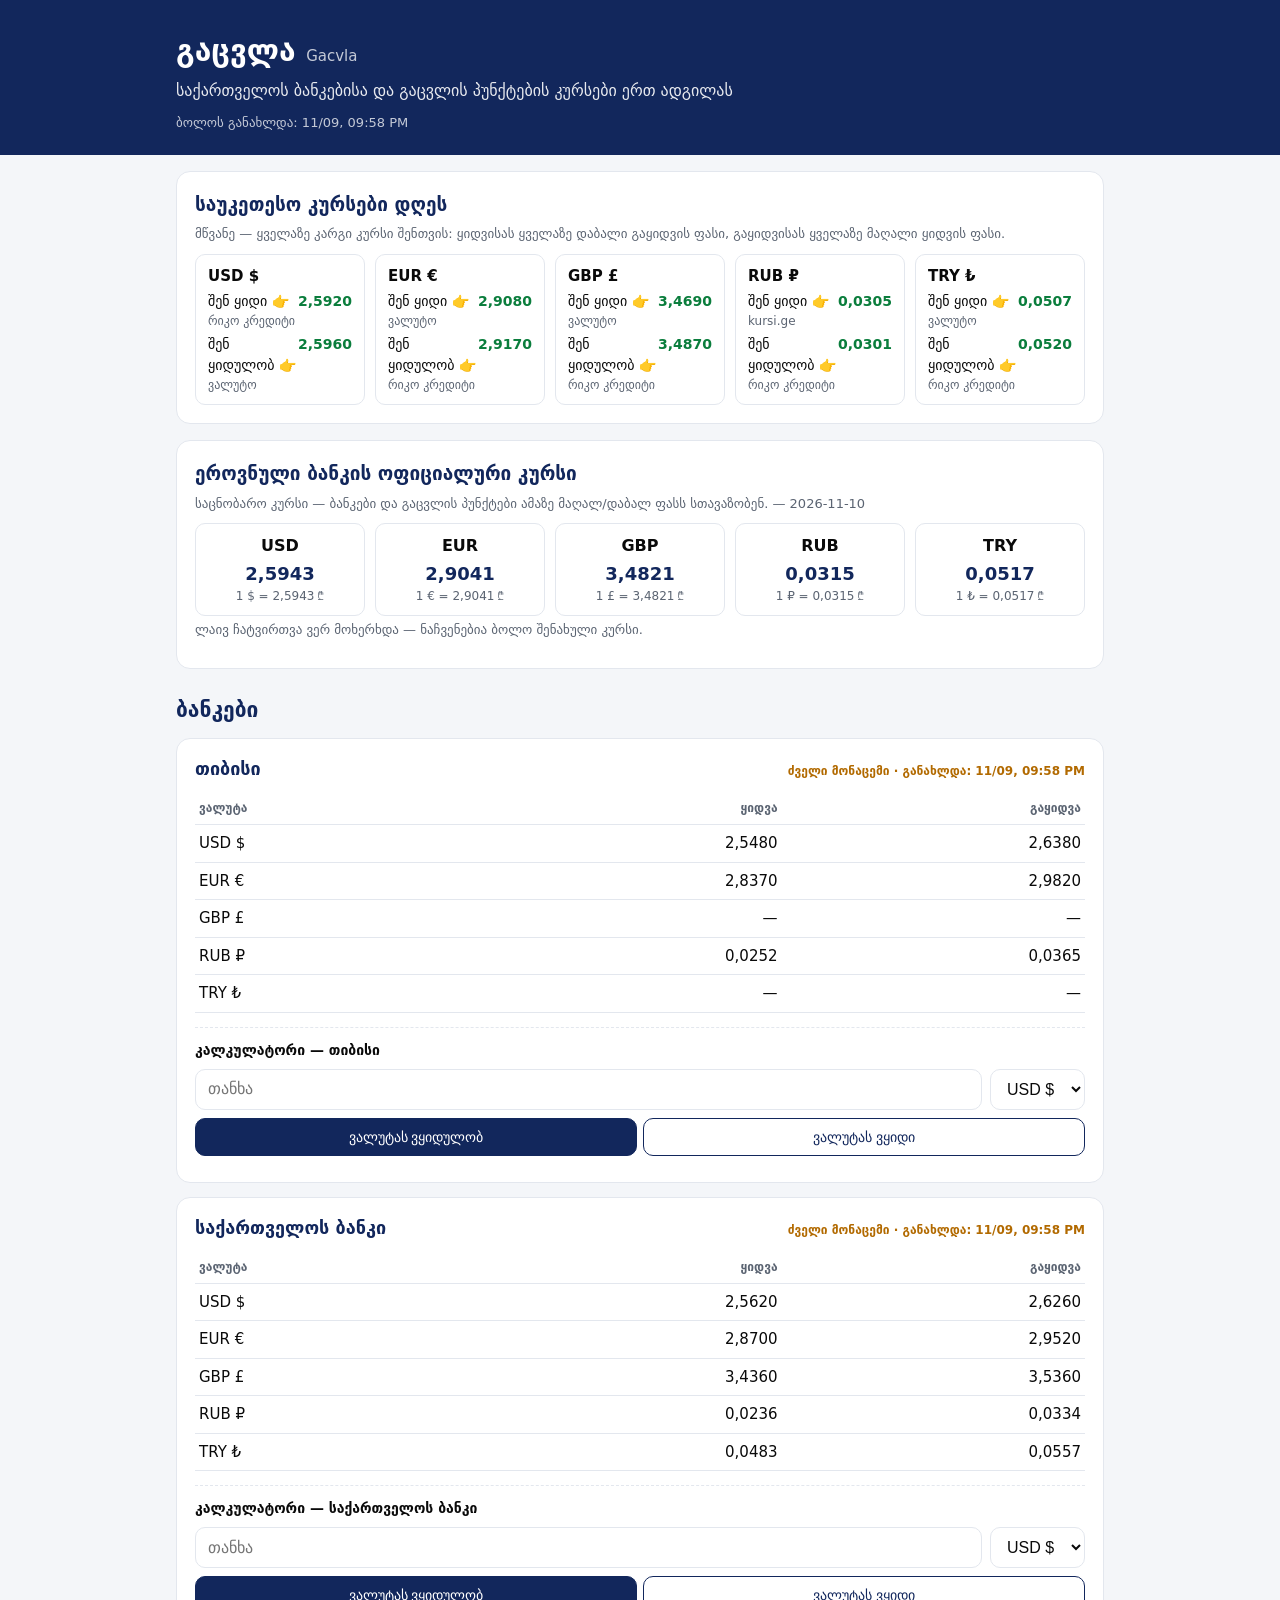
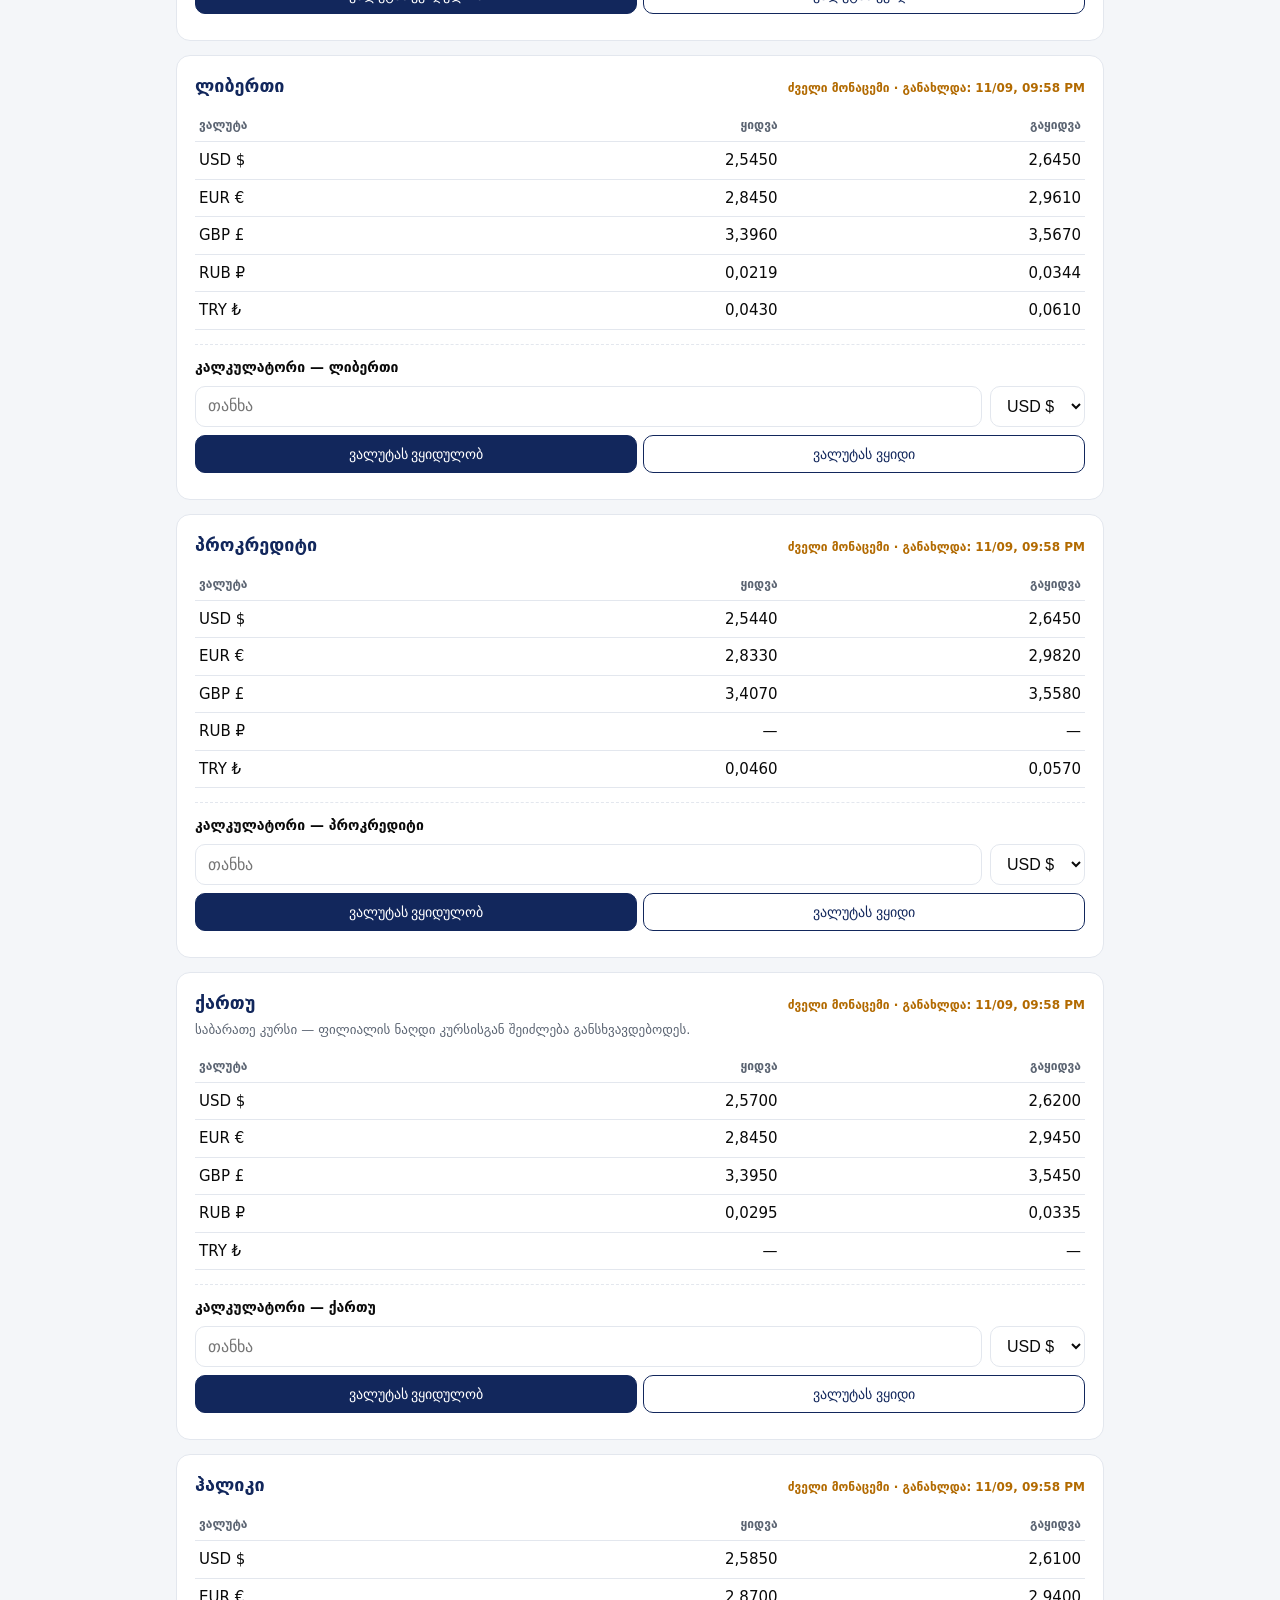
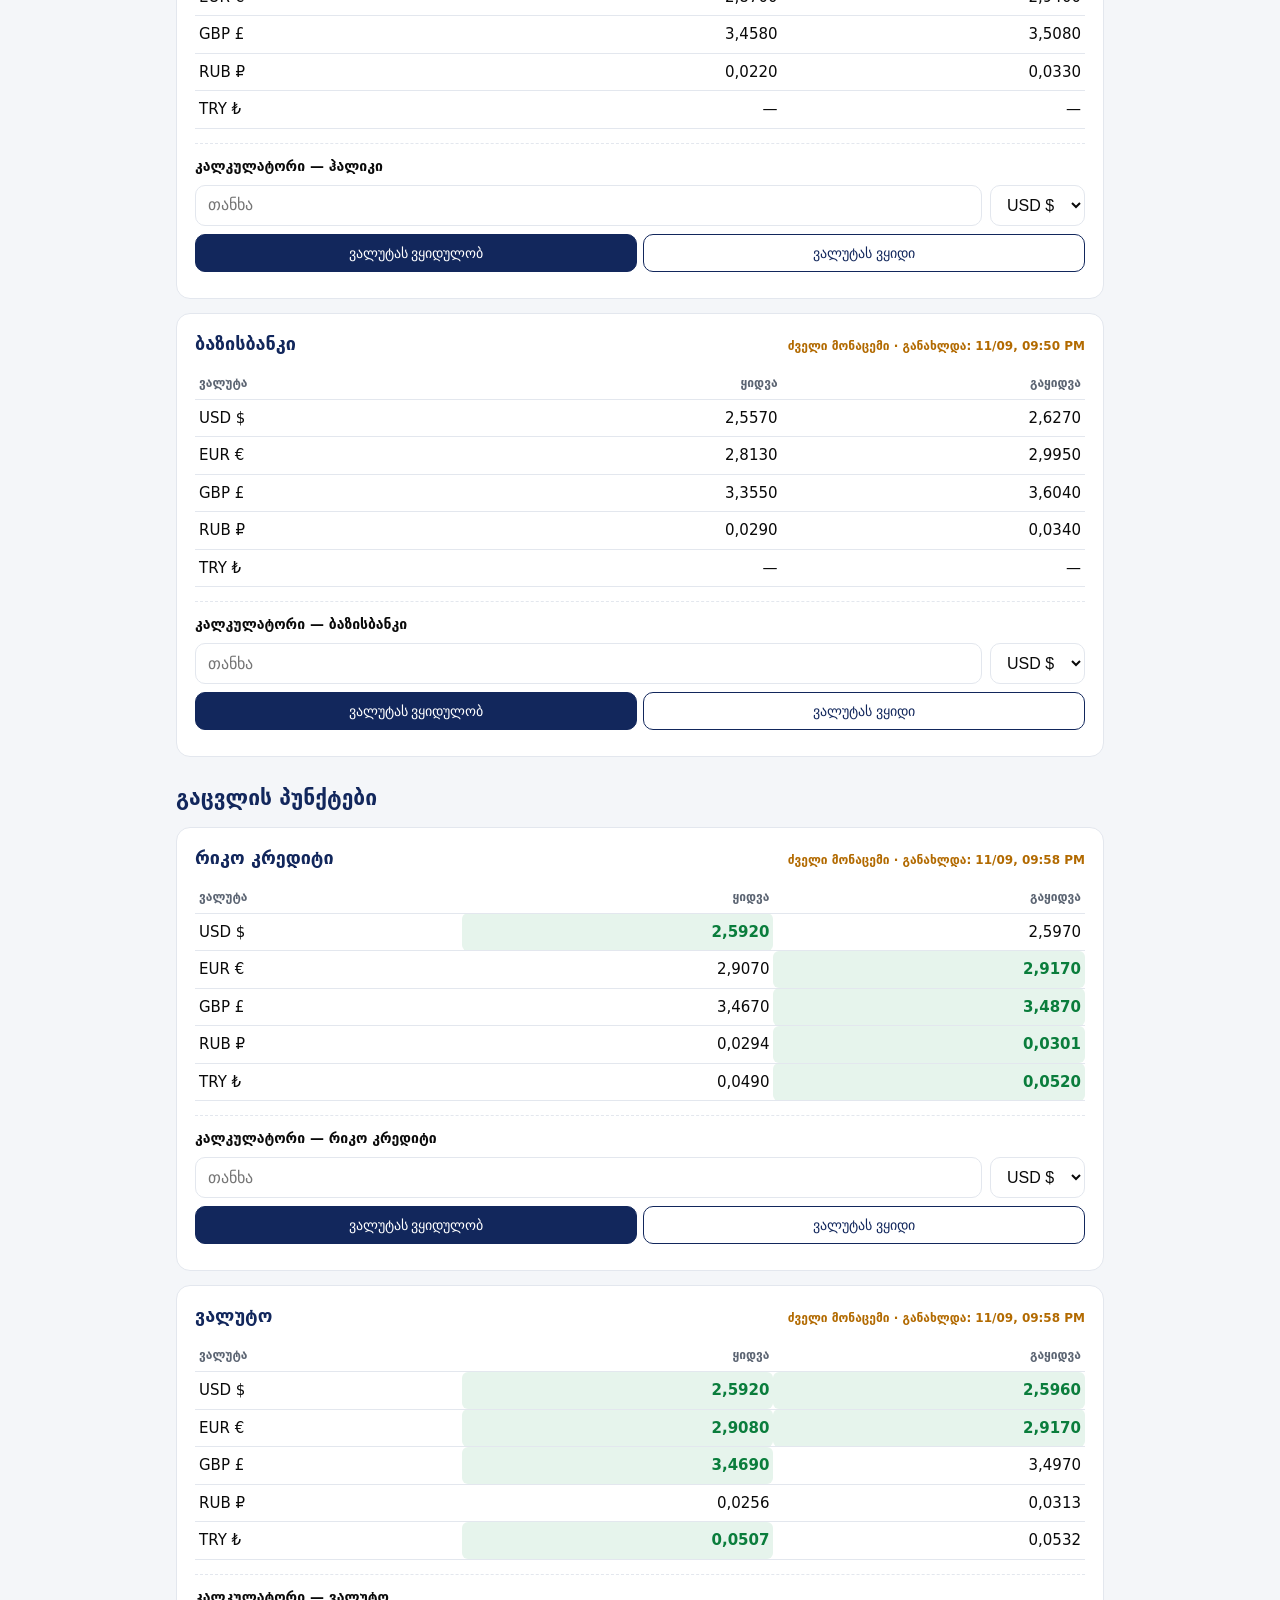
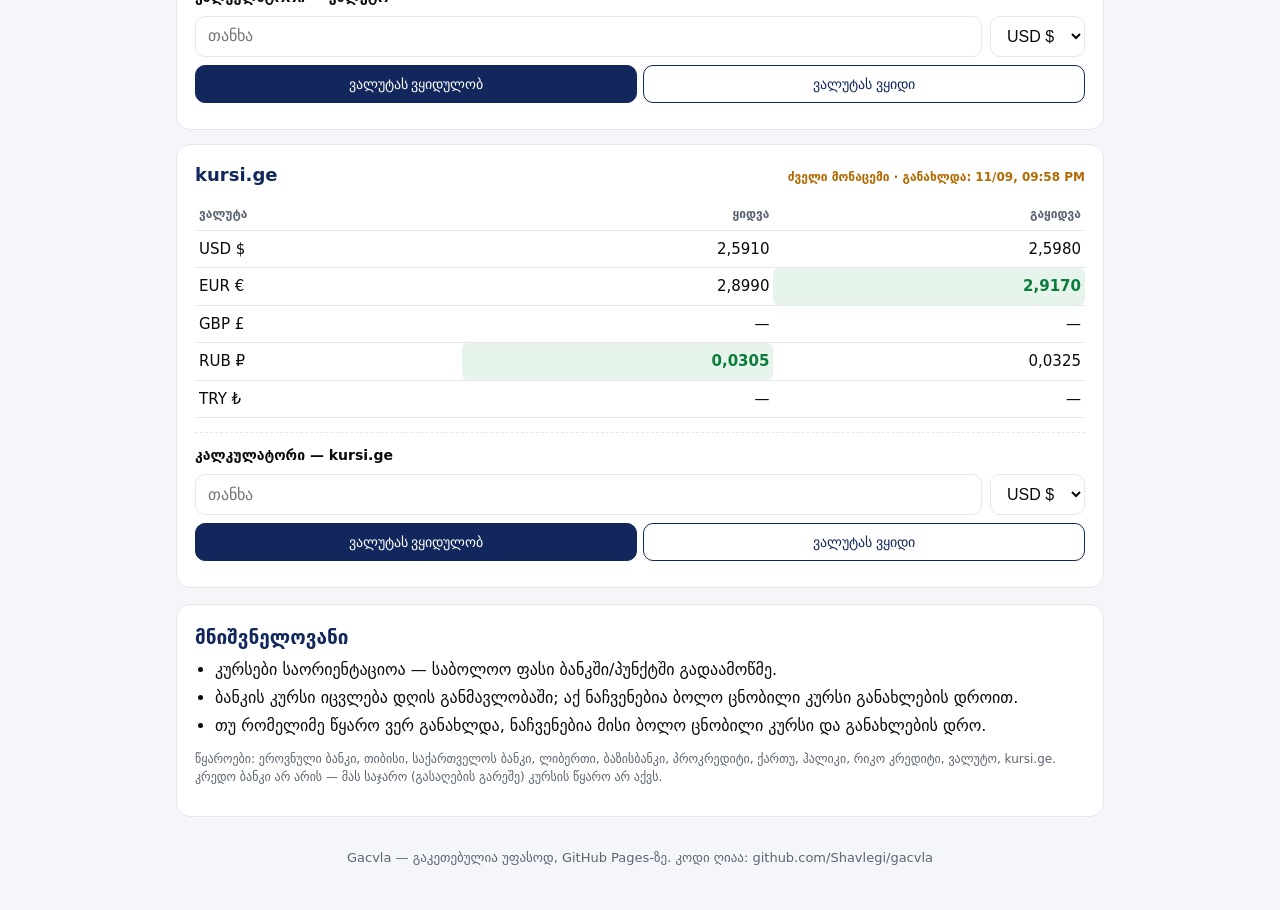
==== index.html @ 51717f4b "Gacvla v1: site + scraper + 30-min auto-update" ====
<!DOCTYPE html>
<html lang="ka">
<head>
<meta charset="UTF-8">
<meta name="viewport" content="width=device-width, initial-scale=1.0">
<title>Gacvla — ვალუტის კურსები</title>
<meta name="description" content="საქართველოს ბანკებისა და გაცვლის პუნქტების ვალუტის კურსები ერთ ადგილას — ლაივ განახლებებით, თითოეულ ბანკთან კალკულატორით.">
<link rel="stylesheet" href="styles.css">
</head>
<body>
<header class="top">
  <div class="wrap">
    <h1>გაცვლა <span class="latin">Gacvla</span></h1>
    <p class="subtitle">საქართველოს ბანკებისა და გაცვლის პუნქტების კურსები ერთ ადგილას</p>
    <p class="updated">ბოლოს განახლდა: <span id="updated-at">—</span></p>
  </div>
</header>

<main class="wrap">

  <section class="card">
    <h2>საუკეთესო კურსები დღეს</h2>
    <p class="hint">მწვანე — ყველაზე კარგი კურსი შენთვის: ყიდვისას ყველაზე დაბალი გაყიდვის ფასი, გაყიდვისას ყველაზე მაღალი ყიდვის ფასი.</p>
    <div id="best-rates" class="best-grid"></div>
  </section>

  <section class="card">
    <h2>ეროვნული ბანკის ოფიციალური კურსი</h2>
    <p class="hint">საცნობარო კურსი — ბანკები და გაცვლის პუნქტები ამაზე მაღალ/დაბალ ფასს სთავაზობენ. <span id="nbg-date"></span></p>
    <div id="nbg-rates" class="nbg-grid"></div>
    <p class="hint" id="nbg-status"></p>
  </section>

  <section>
    <h2 class="section-title">ბანკები</h2>
    <div id="banks" class="source-list"></div>
  </section>

  <section>
    <h2 class="section-title">გაცვლის პუნქტები</h2>
    <div id="exchanges" class="source-list"></div>
  </section>

  <section class="card note">
    <h2>მნიშვნელოვანი</h2>
    <ul>
      <li>კურსები საორიენტაციოა — საბოლოო ფასი ბანკში/პუნქტში გადაამოწმე.</li>
      <li>ბანკის კურსი იცვლება დღის განმავლობაში; აქ ნაჩვენებია ბოლო ცნობილი კურსი განახლების დროით.</li>
      <li>თუ რომელიმე წყარო ვერ განახლდა, ნაჩვენებია მისი ბოლო ცნობილი კურსი და განახლების დრო.</li>
    </ul>
    <p class="sources">წყაროები: ეროვნული ბანკი, თიბისი, საქართველოს ბანკი, ლიბერთი, ბაზისბანკი, პროკრედიტი, ქართუ, ჰალიკი, რიკო კრედიტი, ვალუტო, kursi.ge. კრედო ბანკი არ არის — მას საჯარო (გასაღების გარეშე) კურსის წყარო არ აქვს.</p>  </section>

</main>

<footer class="wrap foot">
  <p>Gacvla — გაკეთებულია უფასოდ, GitHub Pages-ზე. კოდი ღიაა: github.com/Shavlegi/gacvla</p>
</footer>

<script src="app.js"></script>
</body>
</html>
---- styles.css ----
:root {
  --blue: #12275C;
  --blue-light: #1d3a86;
  --bg: #f4f6f9;
  --card: #ffffff;
  --text: #0A0A0A;
  --muted: #5b6472;
  --line: #e3e7ee;
  --green: #0a7d3c;
  --green-bg: #e6f4ec;
  --radius: 14px;
}

* { box-sizing: border-box; }

body {
  margin: 0;
  font-family: -apple-system, "Segoe UI", Roboto, "Noto Sans Georgian", "DejaVu Sans", sans-serif;
  background: var(--bg);
  color: var(--text);
  line-height: 1.5;
}

.wrap { max-width: 960px; margin: 0 auto; padding: 0 16px; }

.top {
  background: var(--blue);
  color: #fff;
  padding: 28px 0 22px;
}
.top h1 { margin: 0; font-size: 30px; }
.top h1 .latin { font-size: 15px; font-weight: 400; opacity: .75; }
.top .subtitle { margin: 6px 0 0; opacity: .9; }
.top .updated { margin: 10px 0 0; font-size: 13px; opacity: .75; }

main { padding-bottom: 24px; }

.card {
  background: var(--card);
  border: 1px solid var(--line);
  border-radius: var(--radius);
  padding: 18px;
  margin-top: 16px;
}
.card h2 { margin: 0 0 6px; font-size: 19px; color: var(--blue); }
.hint { color: var(--muted); font-size: 13px; margin: 4px 0 10px; }

.section-title { margin: 26px 0 4px; font-size: 21px; color: var(--blue); }

.best-grid {
  display: grid;
  grid-template-columns: repeat(auto-fit, minmax(150px, 1fr));
  gap: 10px;
}
.best-cell {
  border: 1px solid var(--line);
  border-radius: 10px;
  padding: 10px 12px;
}
.best-cell .cur { font-weight: 700; font-size: 15px; }
.best-cell .row { display: flex; justify-content: space-between; font-size: 14px; margin-top: 4px; }
.best-cell .who { color: var(--muted); font-size: 12px; }
.best-cell .val { font-weight: 700; color: var(--green); }

.nbg-grid {
  display: grid;
  grid-template-columns: repeat(auto-fit, minmax(110px, 1fr));
  gap: 10px;
}
.nbg-cell {
  border: 1px solid var(--line);
  border-radius: 10px;
  padding: 10px 12px;
  text-align: center;
}
.nbg-cell .cur { font-weight: 700; }
.nbg-cell .val { font-size: 18px; font-weight: 700; color: var(--blue); margin-top: 2px; }
.nbg-cell .sym { color: var(--muted); font-size: 12px; }

.source-list { display: grid; gap: 14px; margin-top: 12px; }
.source {
  background: var(--card);
  border: 1px solid var(--line);
  border-radius: var(--radius);
  padding: 16px 18px;
}
.source header { display: flex; justify-content: space-between; align-items: baseline; gap: 10px; flex-wrap: wrap; }
.source h3 { margin: 0; font-size: 18px; color: var(--blue); }
.source .src-updated { font-size: 12px; color: var(--muted); }
.source .stale { color: #b26a00; font-weight: 600; }

table.rates { width: 100%; border-collapse: collapse; margin-top: 10px; font-size: 15px; }
table.rates th, table.rates td { padding: 7px 4px; text-align: right; border-bottom: 1px solid var(--line); }
table.rates th:first-child, table.rates td:first-child { text-align: left; }
table.rates th { color: var(--muted); font-size: 12px; font-weight: 600; }
table.rates td.best { color: var(--green); font-weight: 700; background: var(--green-bg); border-radius: 6px; }

.calc {
  margin-top: 14px;
  border-top: 1px dashed var(--line);
  padding-top: 12px;
}
.calc .calc-title { font-weight: 700; font-size: 14px; margin-bottom: 8px; }
.calc-row { display: flex; gap: 8px; flex-wrap: wrap; }
.calc-row input, .calc-row select {
  padding: 10px 12px;
  font-size: 16px;
  border: 1px solid var(--line);
  border-radius: 10px;
  background: #fff;
  color: var(--text);
}
.calc-row input { flex: 1 1 140px; min-width: 0; }
.calc-row select { flex: 0 0 auto; }
.mode-toggle { display: flex; gap: 6px; margin-top: 8px; }
.mode-toggle button {
  flex: 1;
  padding: 10px;
  font-size: 14px;
  border: 1px solid var(--blue);
  background: #fff;
  color: var(--blue);
  border-radius: 10px;
  cursor: pointer;
}
.mode-toggle button.active { background: var(--blue); color: #fff; }
.calc-result { margin-top: 10px; font-size: 17px; font-weight: 700; color: var(--blue); }
.calc-rate { font-size: 13px; color: var(--muted); margin-top: 2px; }

.note ul { margin: 6px 0; padding-left: 20px; }
.note li { margin-bottom: 4px; }
.sources { font-size: 12px; color: var(--muted); margin-top: 12px; }

.foot { text-align: center; color: var(--muted); font-size: 13px; padding: 18px 16px 30px; }

.empty { color: var(--muted); padding: 8px 0; }

@media (max-width: 520px) {
  .top h1 { font-size: 25px; }
  .card { padding: 14px; }
}
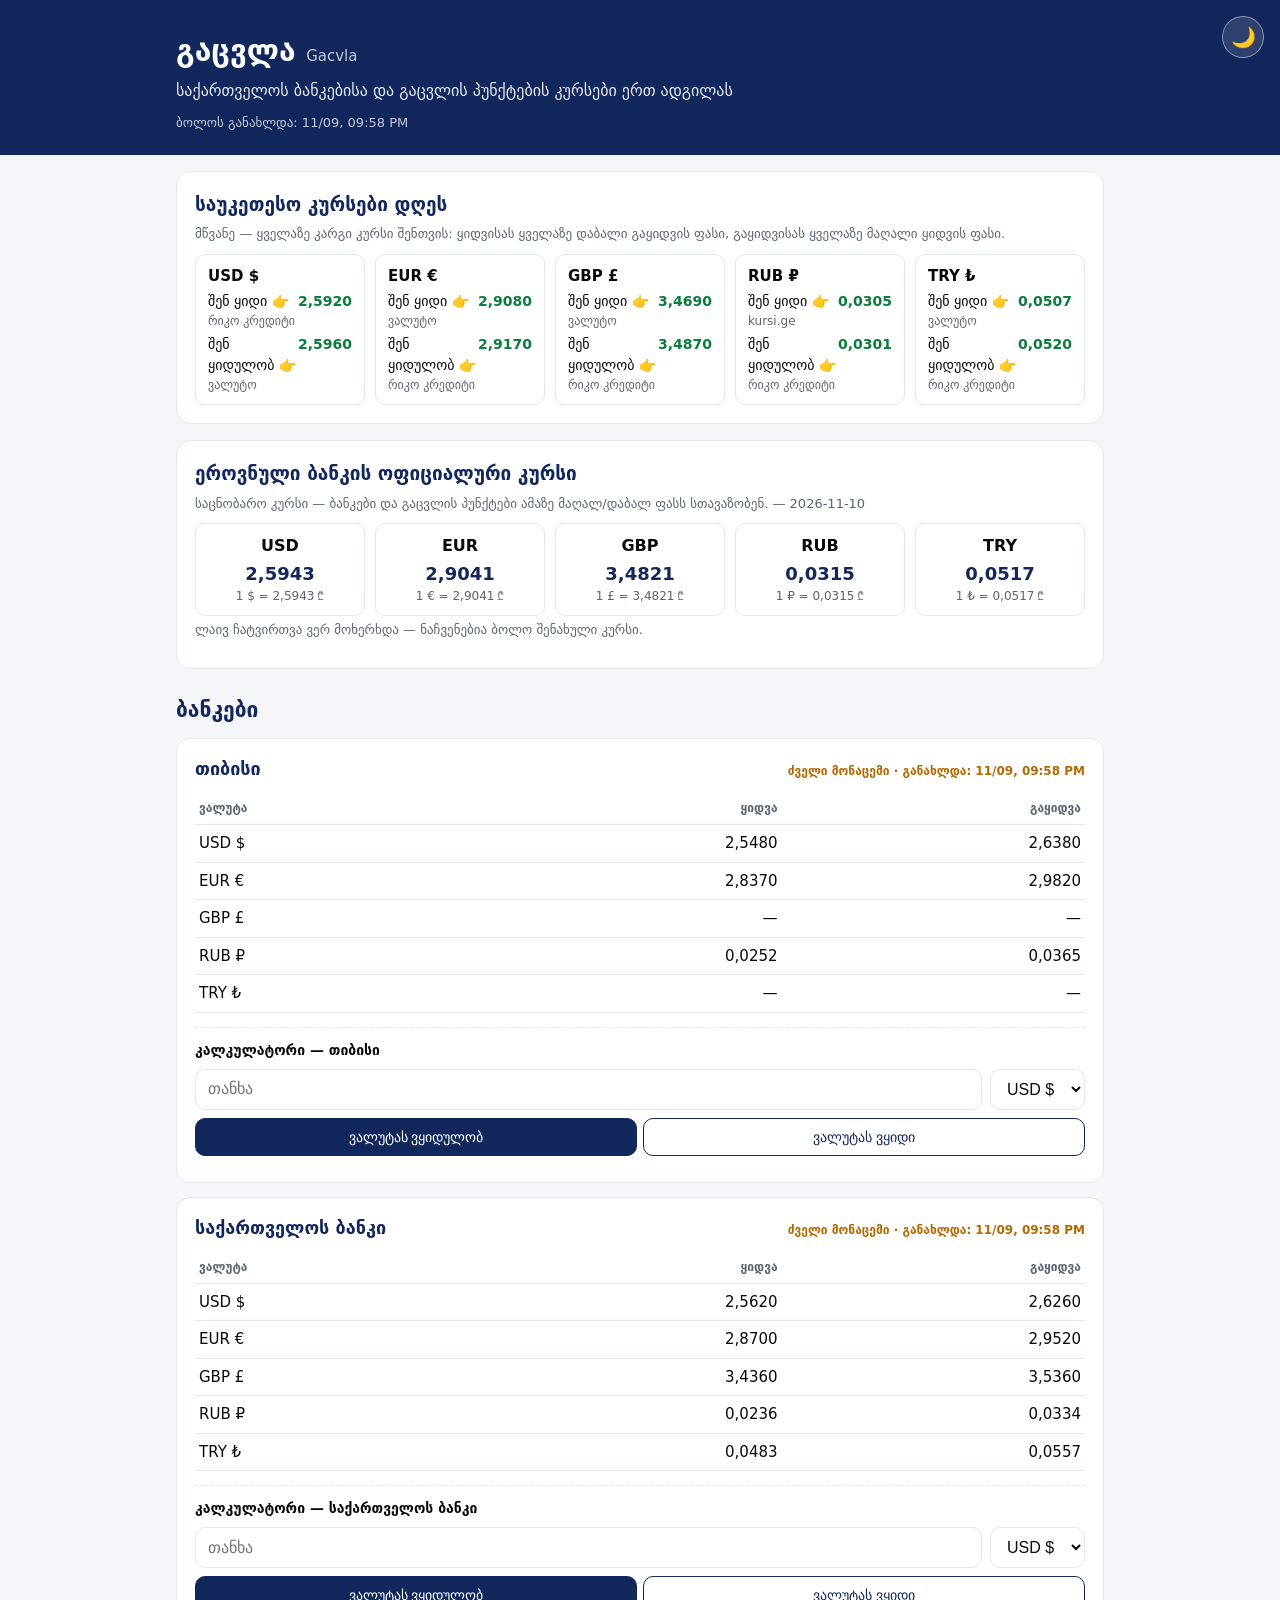
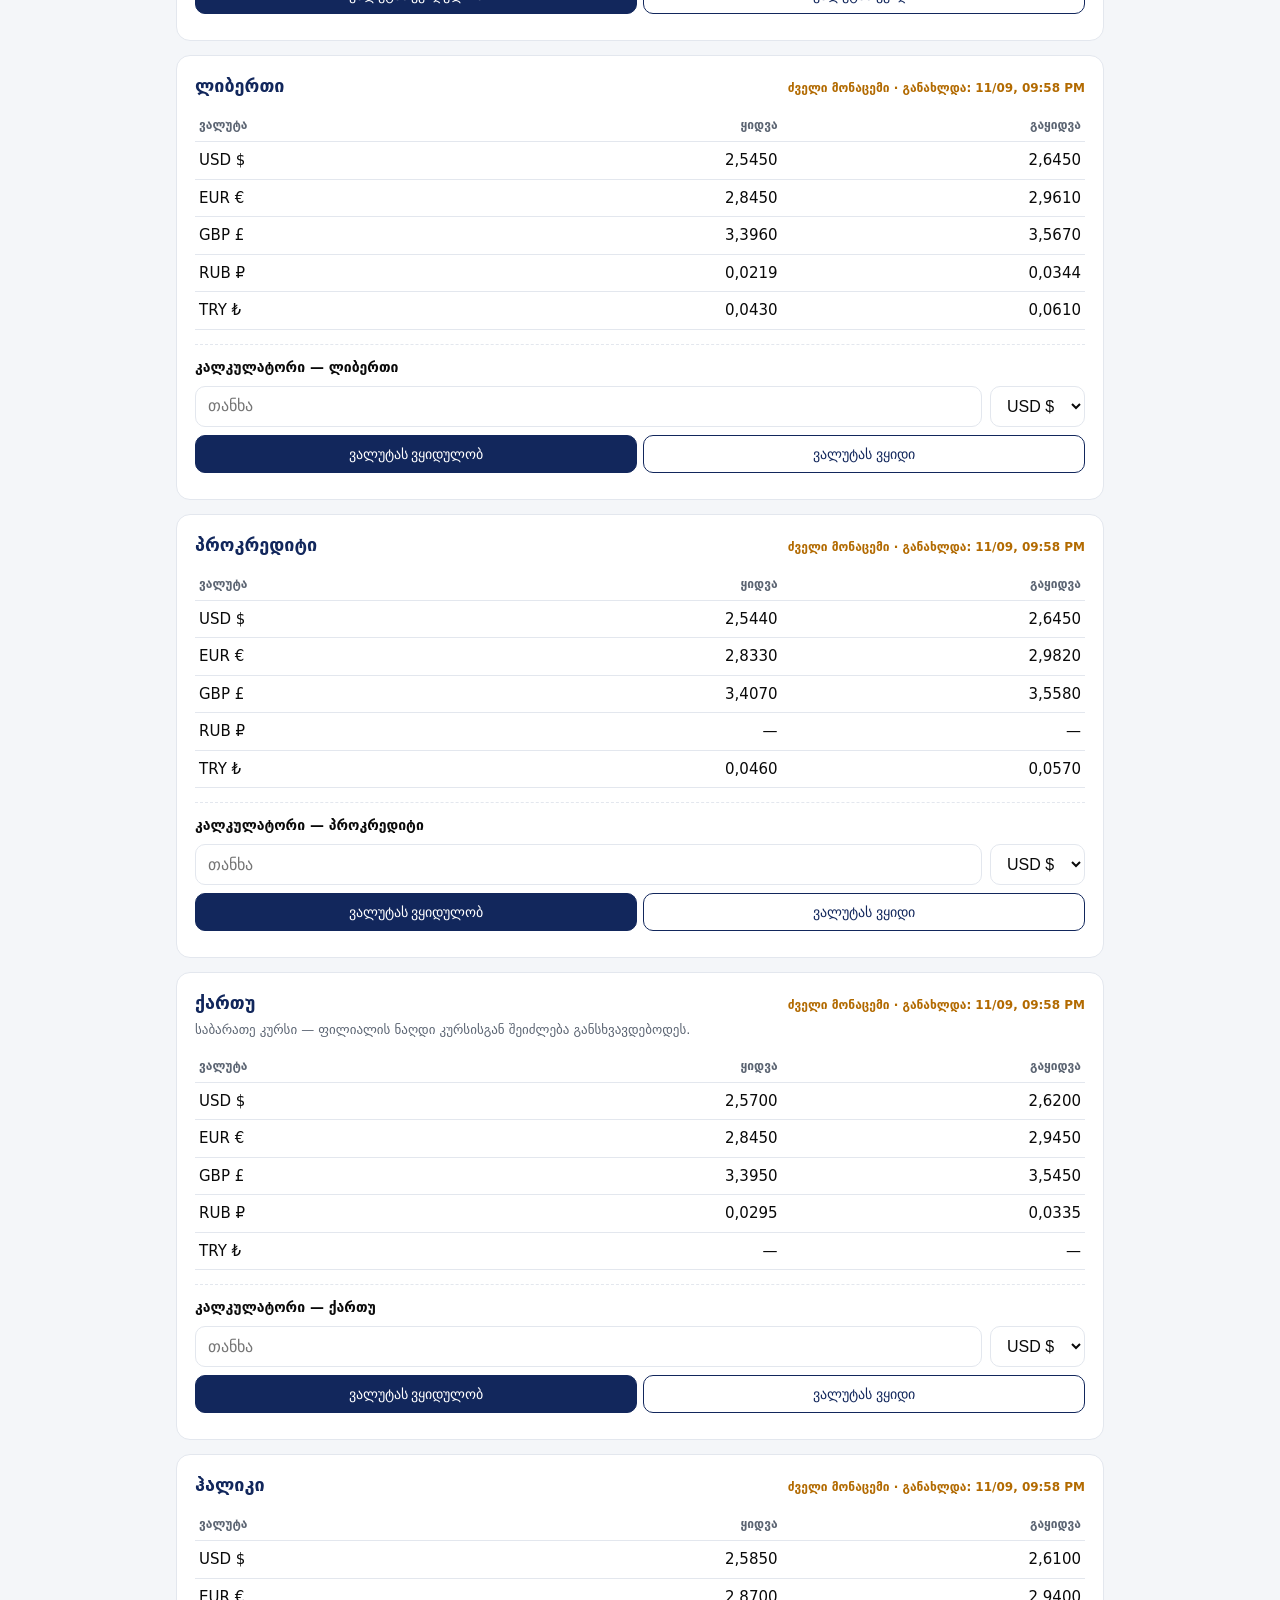
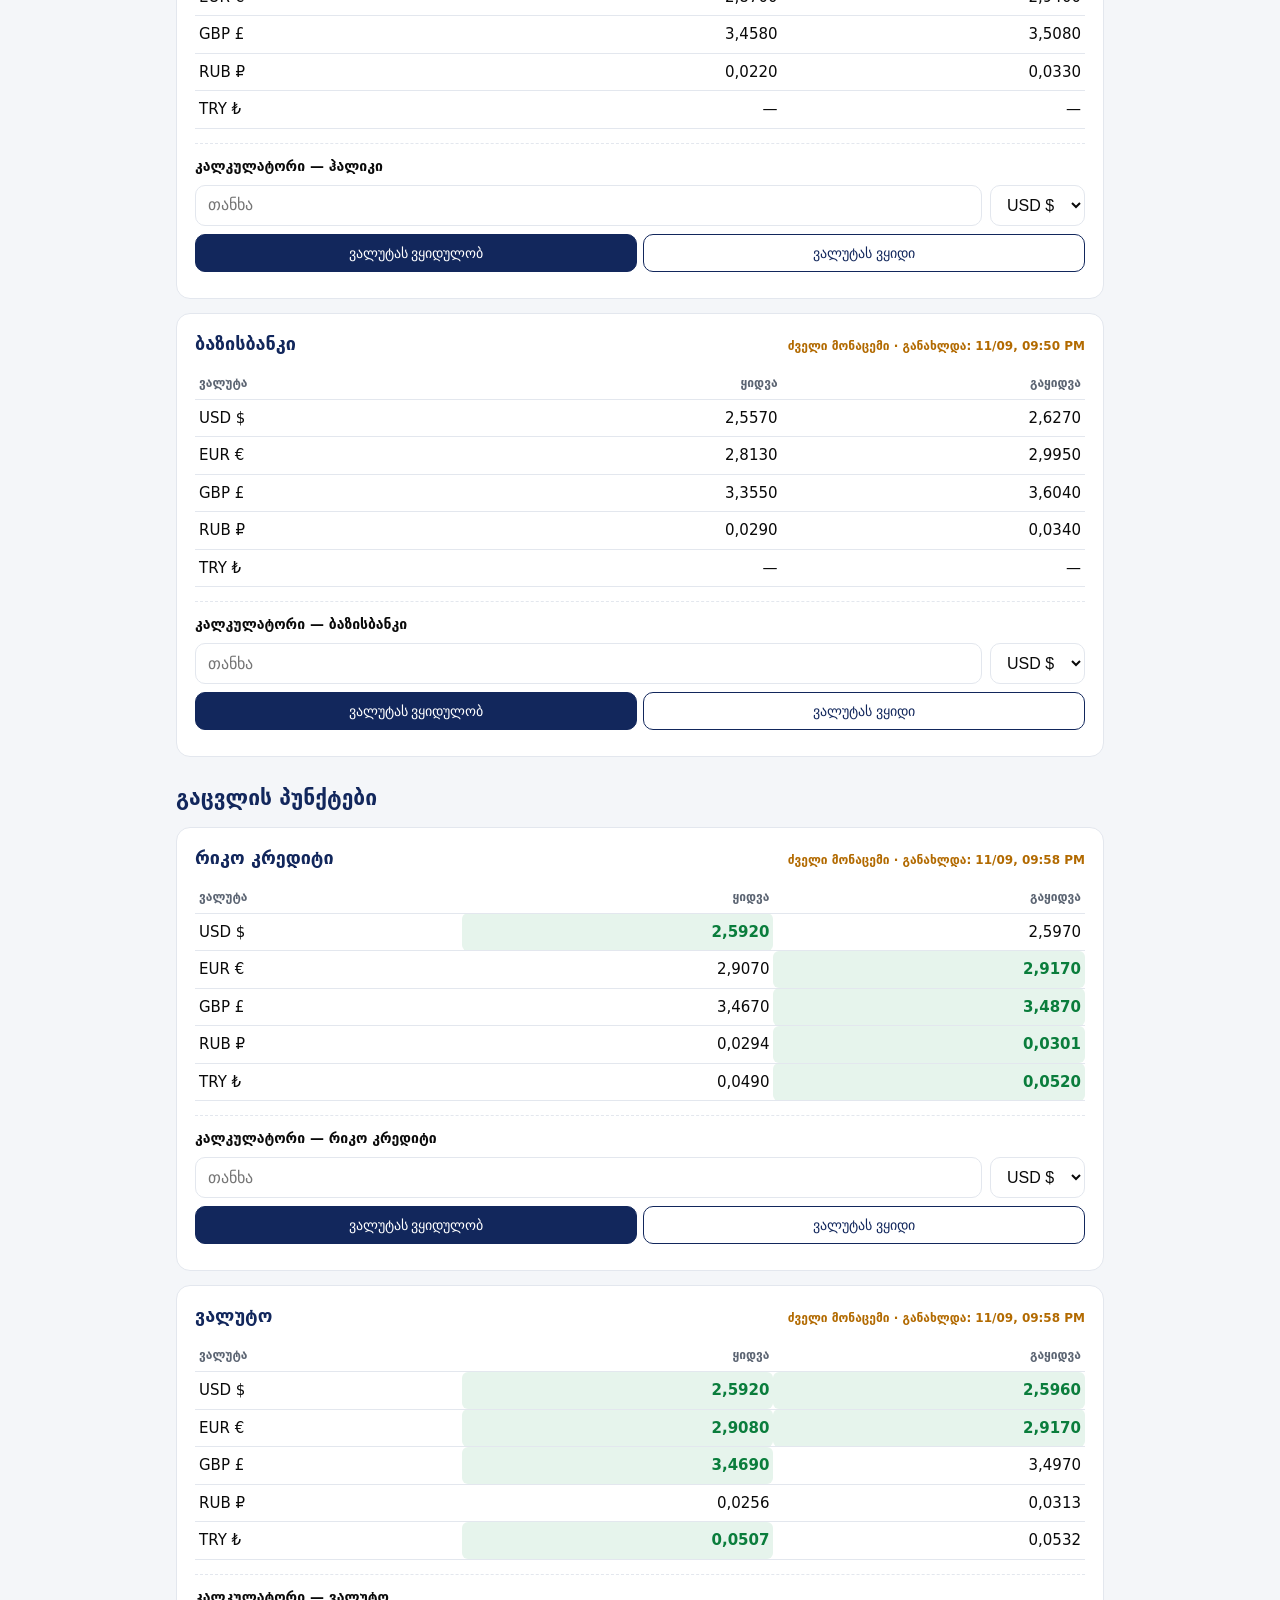
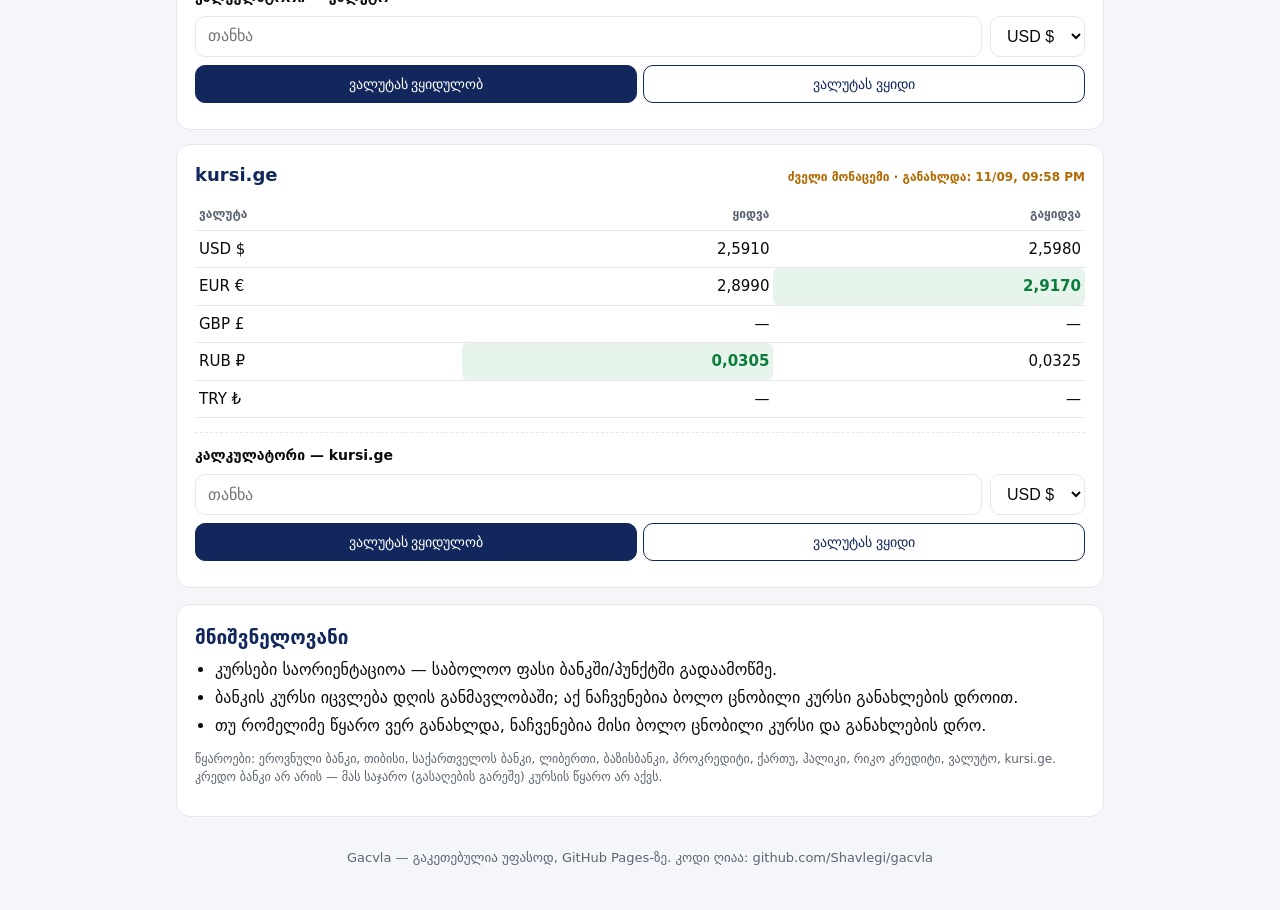
==== commit 217db91c: "Add dark theme toggle" ====
--- a/index.html
+++ b/index.html
@@ -6,9 +6,19 @@
 <title>Gacvla — ვალუტის კურსები</title>
 <meta name="description" content="საქართველოს ბანკებისა და გაცვლის პუნქტების ვალუტის კურსები ერთ ადგილას — ლაივ განახლებებით, თითოეულ ბანკთან კალკულატორით.">
 <link rel="stylesheet" href="styles.css">
+<script>
+  // მუქი თემა გვერდის გახსნამდე: შენახული არჩევანი, თუ არა — სისტემის პარამეტრი
+  try {
+    var t = localStorage.getItem("gacvla-theme");
+    if (t === "dark" || (!t && window.matchMedia("(prefers-color-scheme: dark)").matches)) {
+      document.documentElement.classList.add("dark");
+    }
+  } catch (e) {}
+</script>
 </head>
 <body>
 <header class="top">
+  <button id="theme-toggle" class="theme-toggle" type="button" aria-label="თემის შეცვლა">🌙</button>
   <div class="wrap">
     <h1>გაცვლა <span class="latin">Gacvla</span></h1>
     <p class="subtitle">საქართველოს ბანკებისა და გაცვლის პუნქტების კურსები ერთ ადგილას</p>
--- a/styles.css
+++ b/styles.css
@@ -10,6 +10,20 @@
   --green-bg: #e6f4ec;
   --radius: 14px;
 }
+
+/* მუქი თემა — ირთვება html.dark კლასით */
+html.dark {
+  --blue: #8fb0ff;
+  --blue-light: #1d3a86;
+  --bg: #0A0A0A;
+  --card: #141a2e;
+  --text: #f2f4f8;
+  --muted: #9aa3b5;
+  --line: #2a3350;
+  --green: #4ade80;
+  --green-bg: #14301f;
+}
+html.dark .source .stale { color: #f0a832; }
 
 * { box-sizing: border-box; }
 
@@ -27,7 +41,23 @@
   background: var(--blue);
   color: #fff;
   padding: 28px 0 22px;
+  position: relative;
 }
+.theme-toggle {
+  position: absolute;
+  top: 16px;
+  right: 16px;
+  width: 42px;
+  height: 42px;
+  font-size: 20px;
+  line-height: 1;
+  border: 1px solid rgba(255, 255, 255, .45);
+  background: rgba(255, 255, 255, .12);
+  color: #fff;
+  border-radius: 50%;
+  cursor: pointer;
+}
+.theme-toggle:hover { background: rgba(255, 255, 255, .22); }
 .top h1 { margin: 0; font-size: 30px; }
 .top h1 .latin { font-size: 15px; font-weight: 400; opacity: .75; }
 .top .subtitle { margin: 6px 0 0; opacity: .9; }
@@ -107,7 +137,7 @@
   font-size: 16px;
   border: 1px solid var(--line);
   border-radius: 10px;
-  background: #fff;
+  background: var(--card);
   color: var(--text);
 }
 .calc-row input { flex: 1 1 140px; min-width: 0; }
@@ -118,7 +148,7 @@
   padding: 10px;
   font-size: 14px;
   border: 1px solid var(--blue);
-  background: #fff;
+  background: var(--card);
   color: var(--blue);
   border-radius: 10px;
   cursor: pointer;
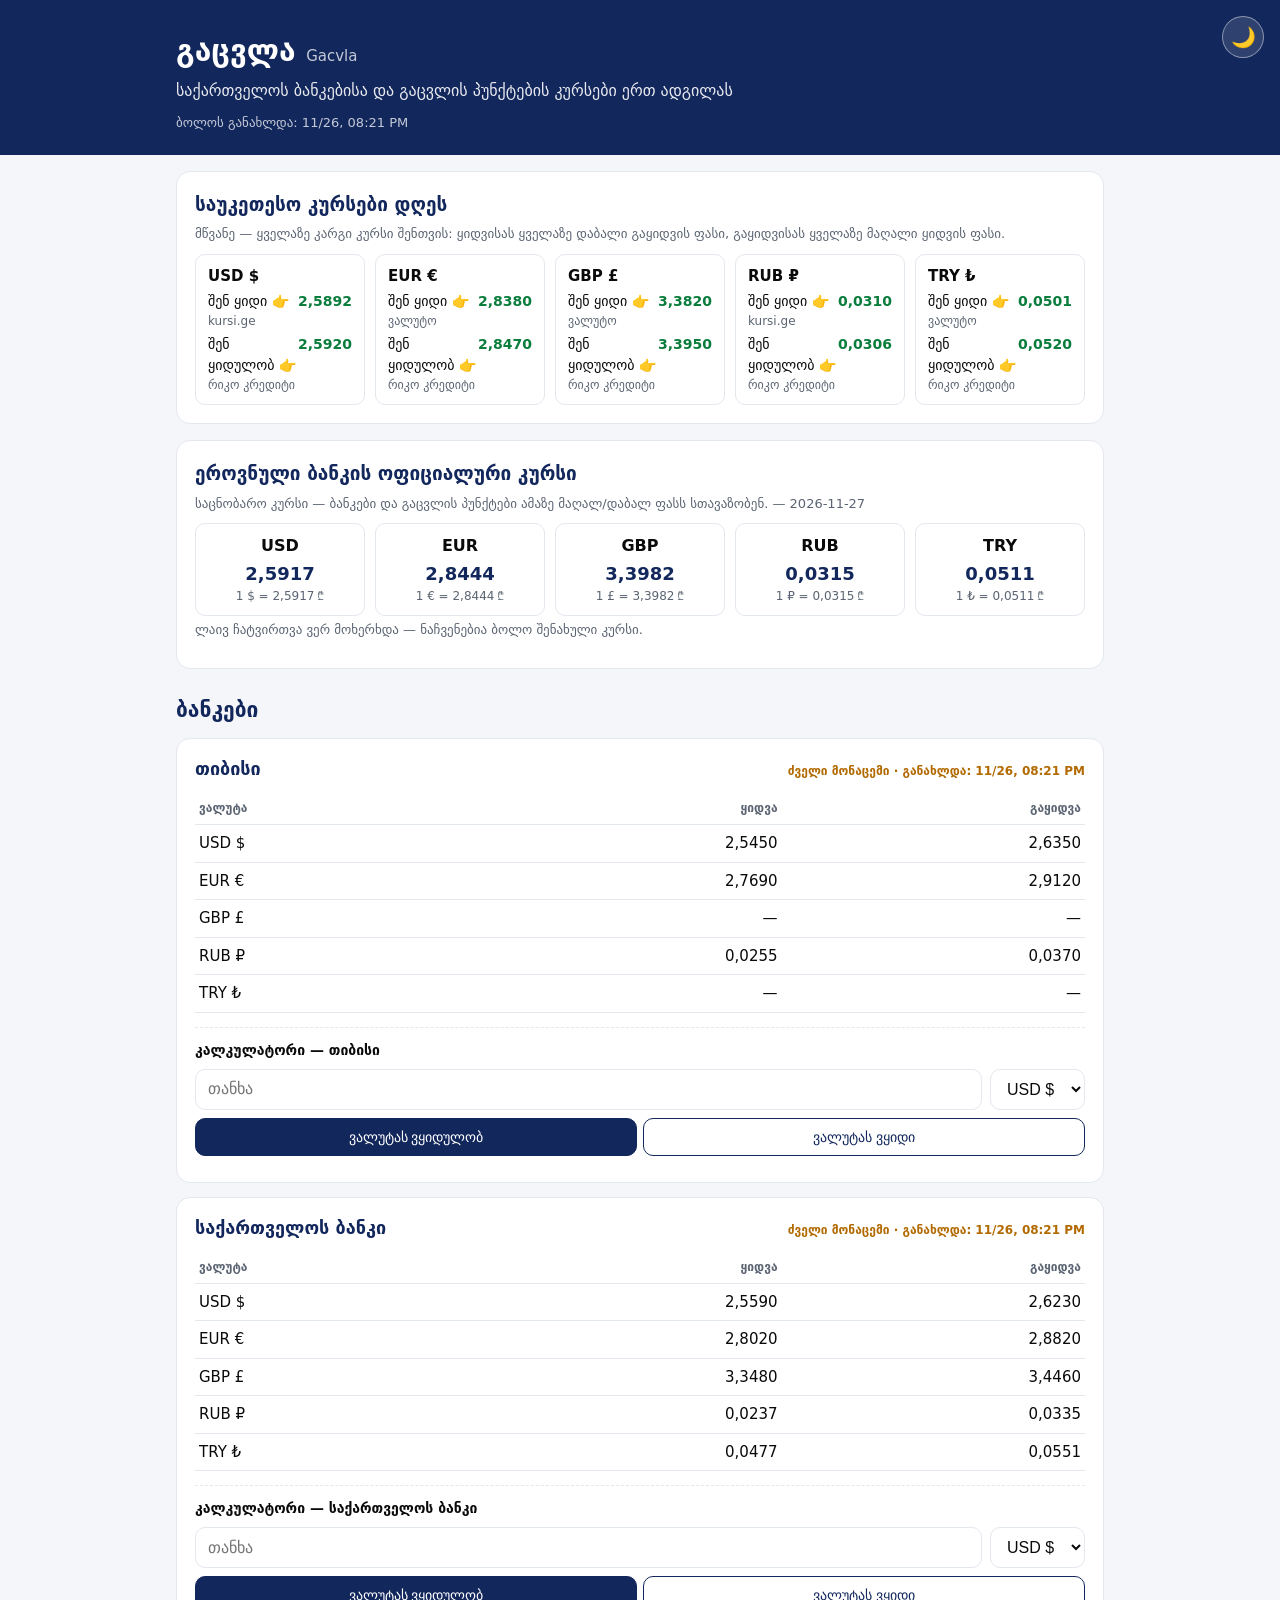
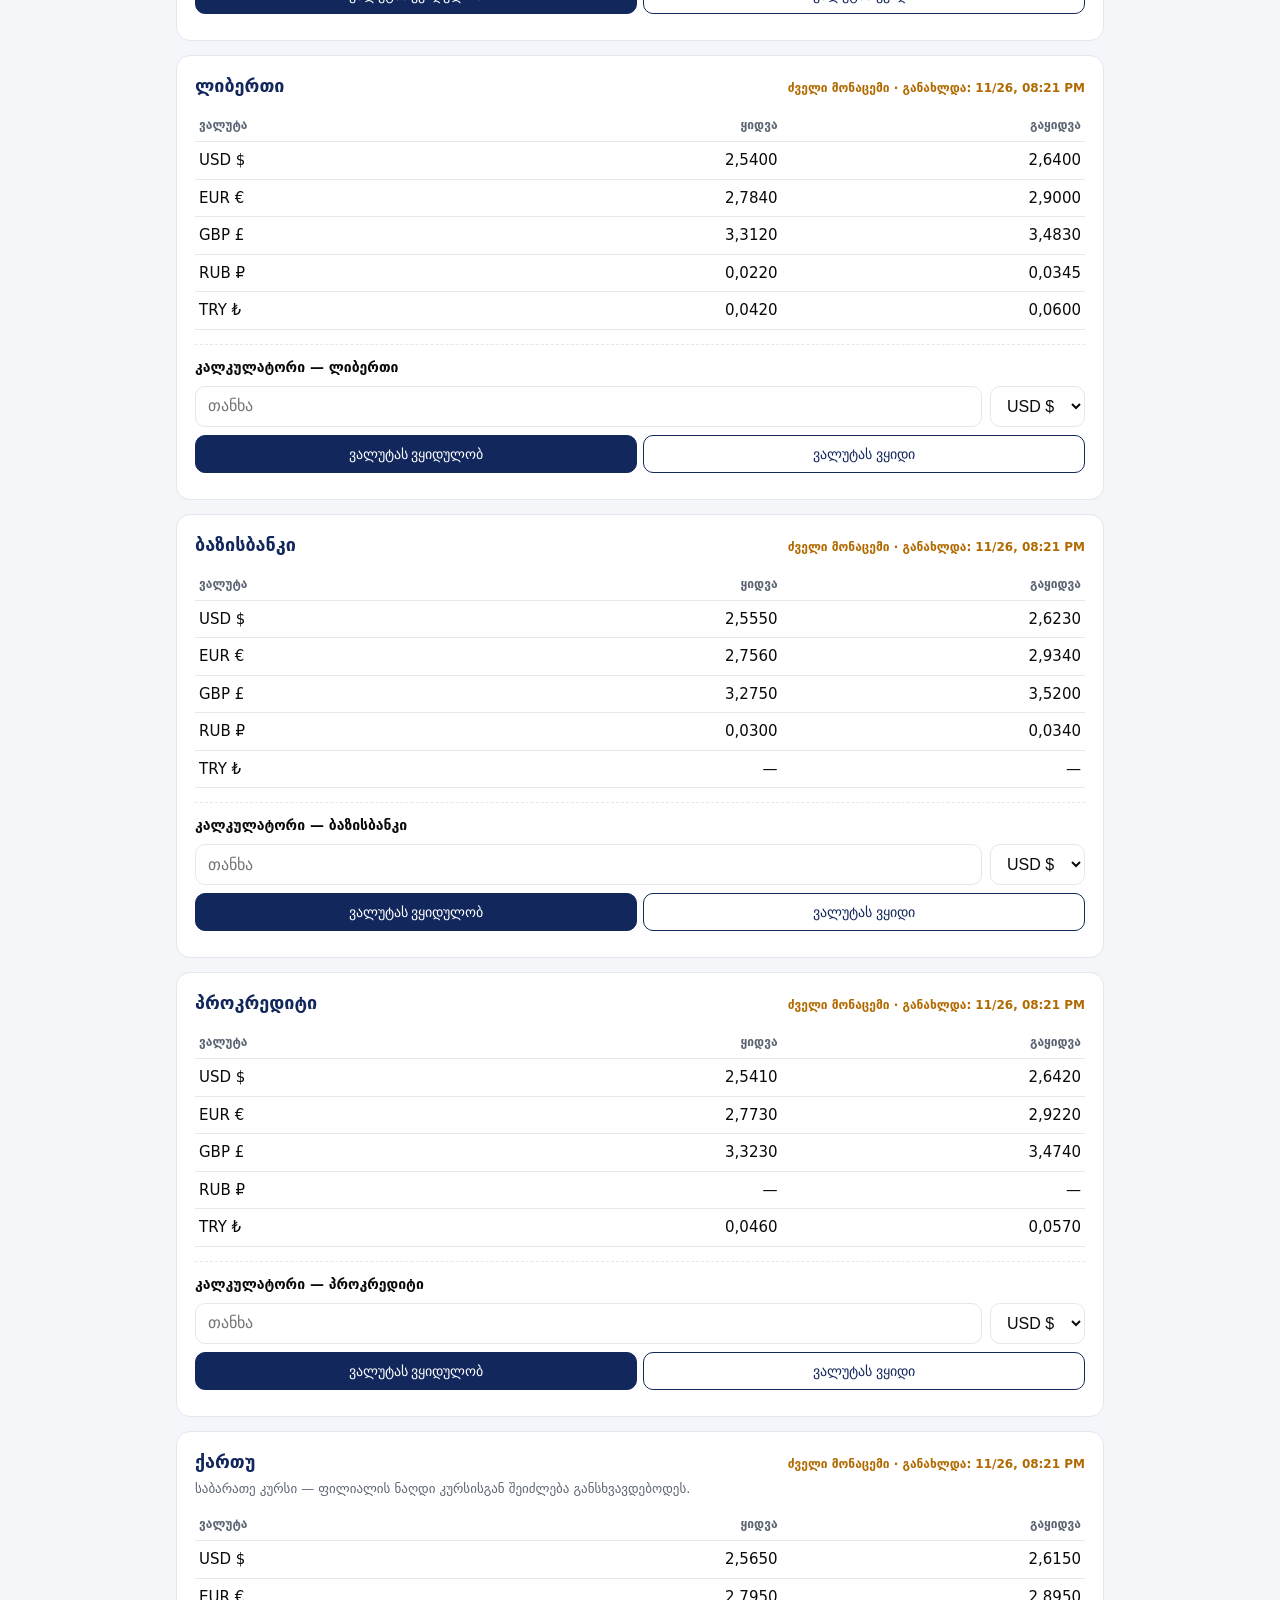
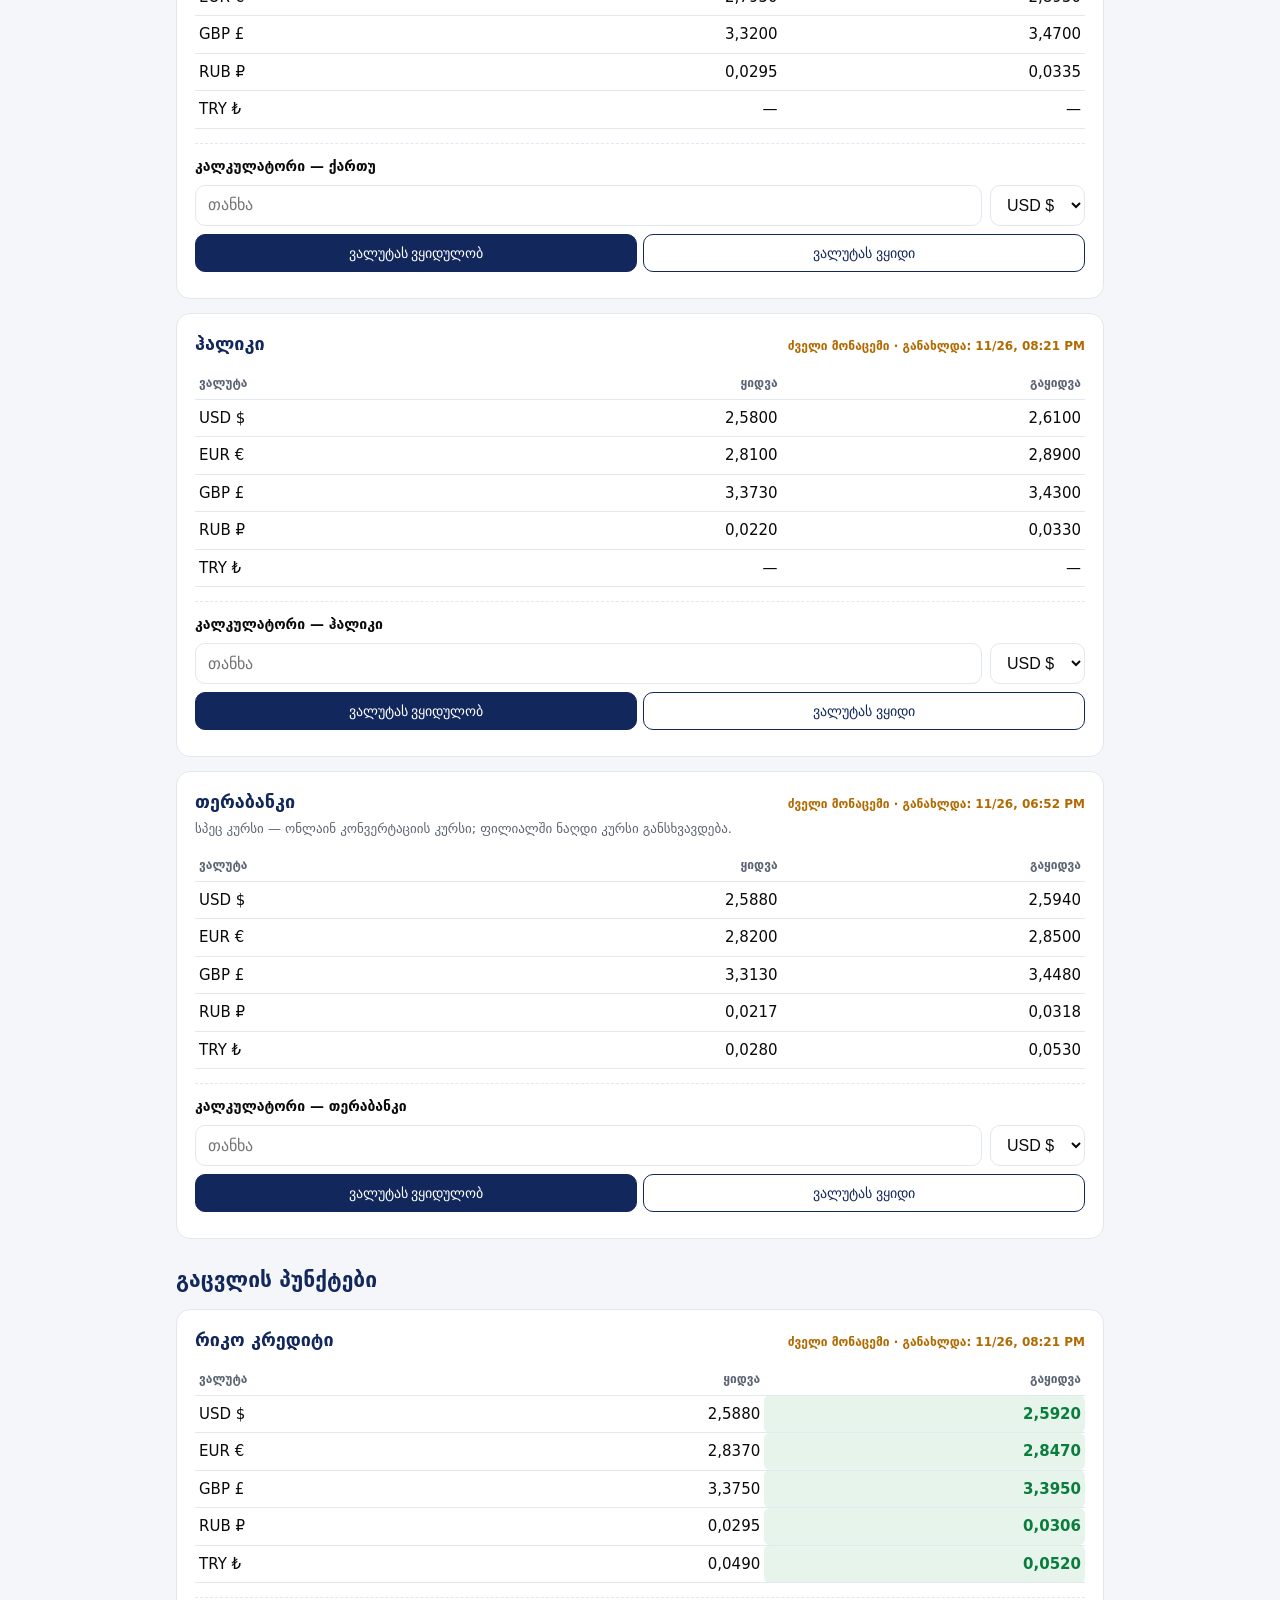
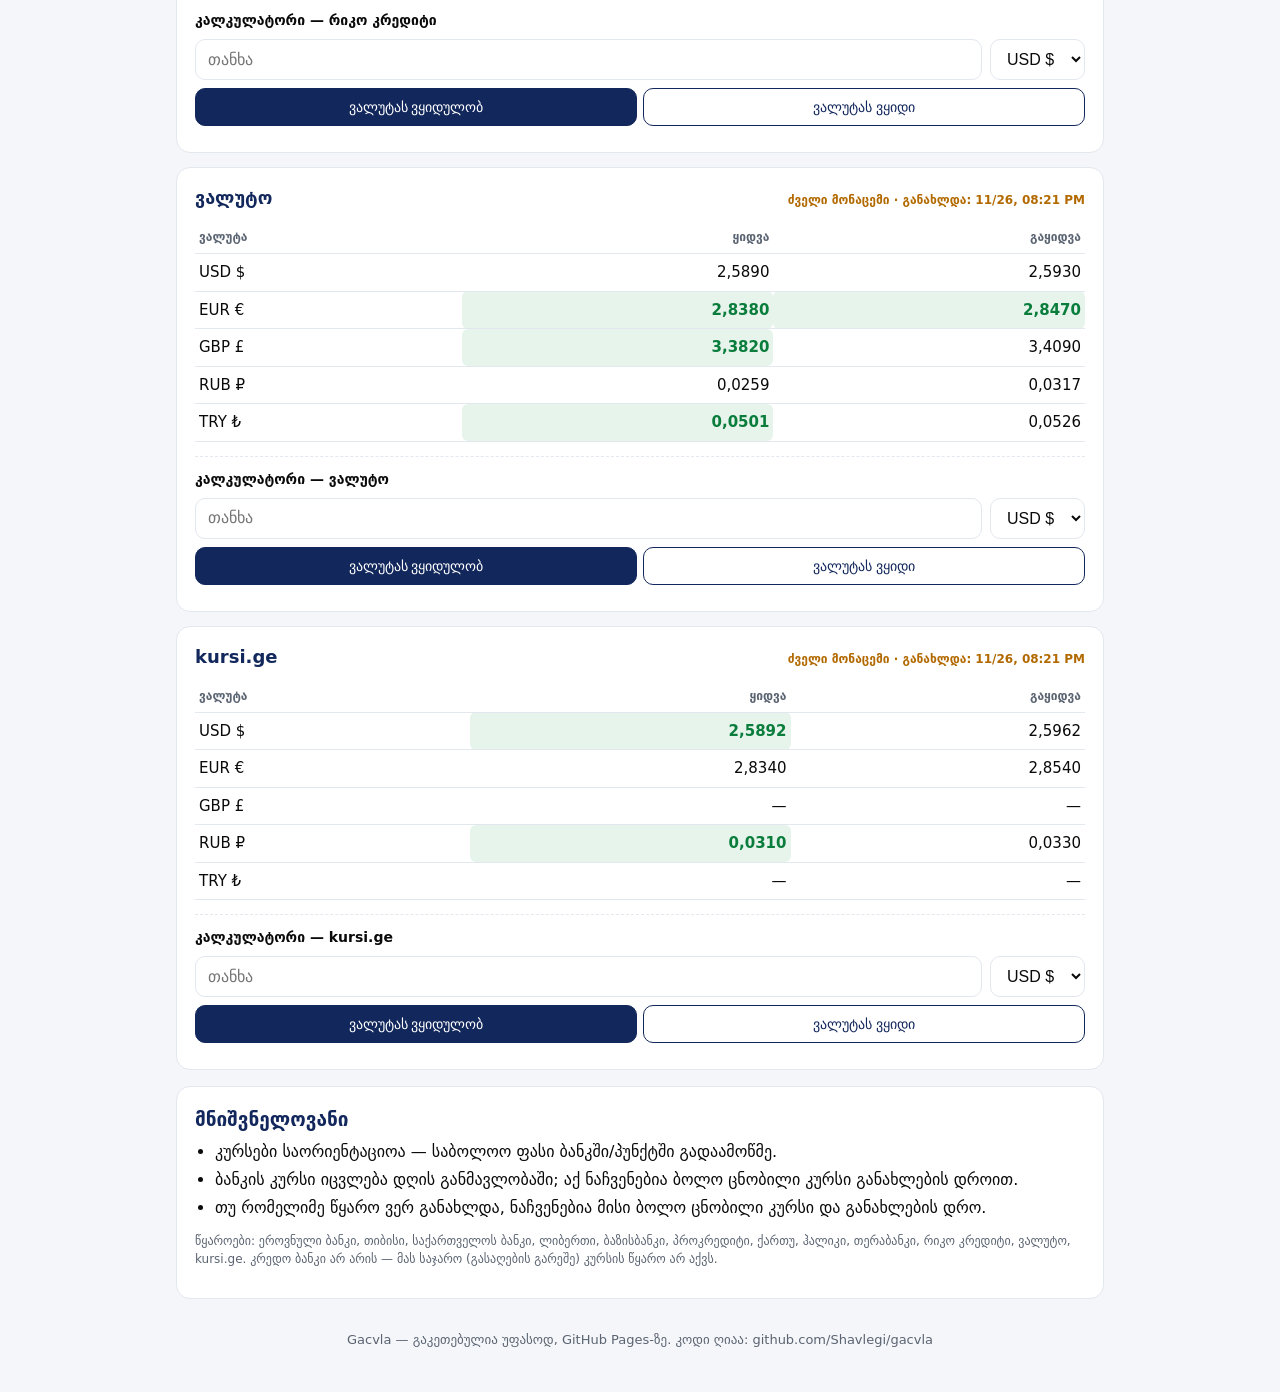
==== commit aa2b2959: "Add Terabank as rates source (special online rate)" ====
--- a/index.html
+++ b/index.html
@@ -58,7 +58,7 @@
       <li>ბანკის კურსი იცვლება დღის განმავლობაში; აქ ნაჩვენებია ბოლო ცნობილი კურსი განახლების დროით.</li>
       <li>თუ რომელიმე წყარო ვერ განახლდა, ნაჩვენებია მისი ბოლო ცნობილი კურსი და განახლების დრო.</li>
     </ul>
-    <p class="sources">წყაროები: ეროვნული ბანკი, თიბისი, საქართველოს ბანკი, ლიბერთი, ბაზისბანკი, პროკრედიტი, ქართუ, ჰალიკი, რიკო კრედიტი, ვალუტო, kursi.ge. კრედო ბანკი არ არის — მას საჯარო (გასაღების გარეშე) კურსის წყარო არ აქვს.</p>  </section>
+    <p class="sources">წყაროები: ეროვნული ბანკი, თიბისი, საქართველოს ბანკი, ლიბერთი, ბაზისბანკი, პროკრედიტი, ქართუ, ჰალიკი, თერაბანკი, რიკო კრედიტი, ვალუტო, kursi.ge. კრედო ბანკი არ არის — მას საჯარო (გასაღების გარეშე) კურსის წყარო არ აქვს.</p>  </section>
 
 </main>
 
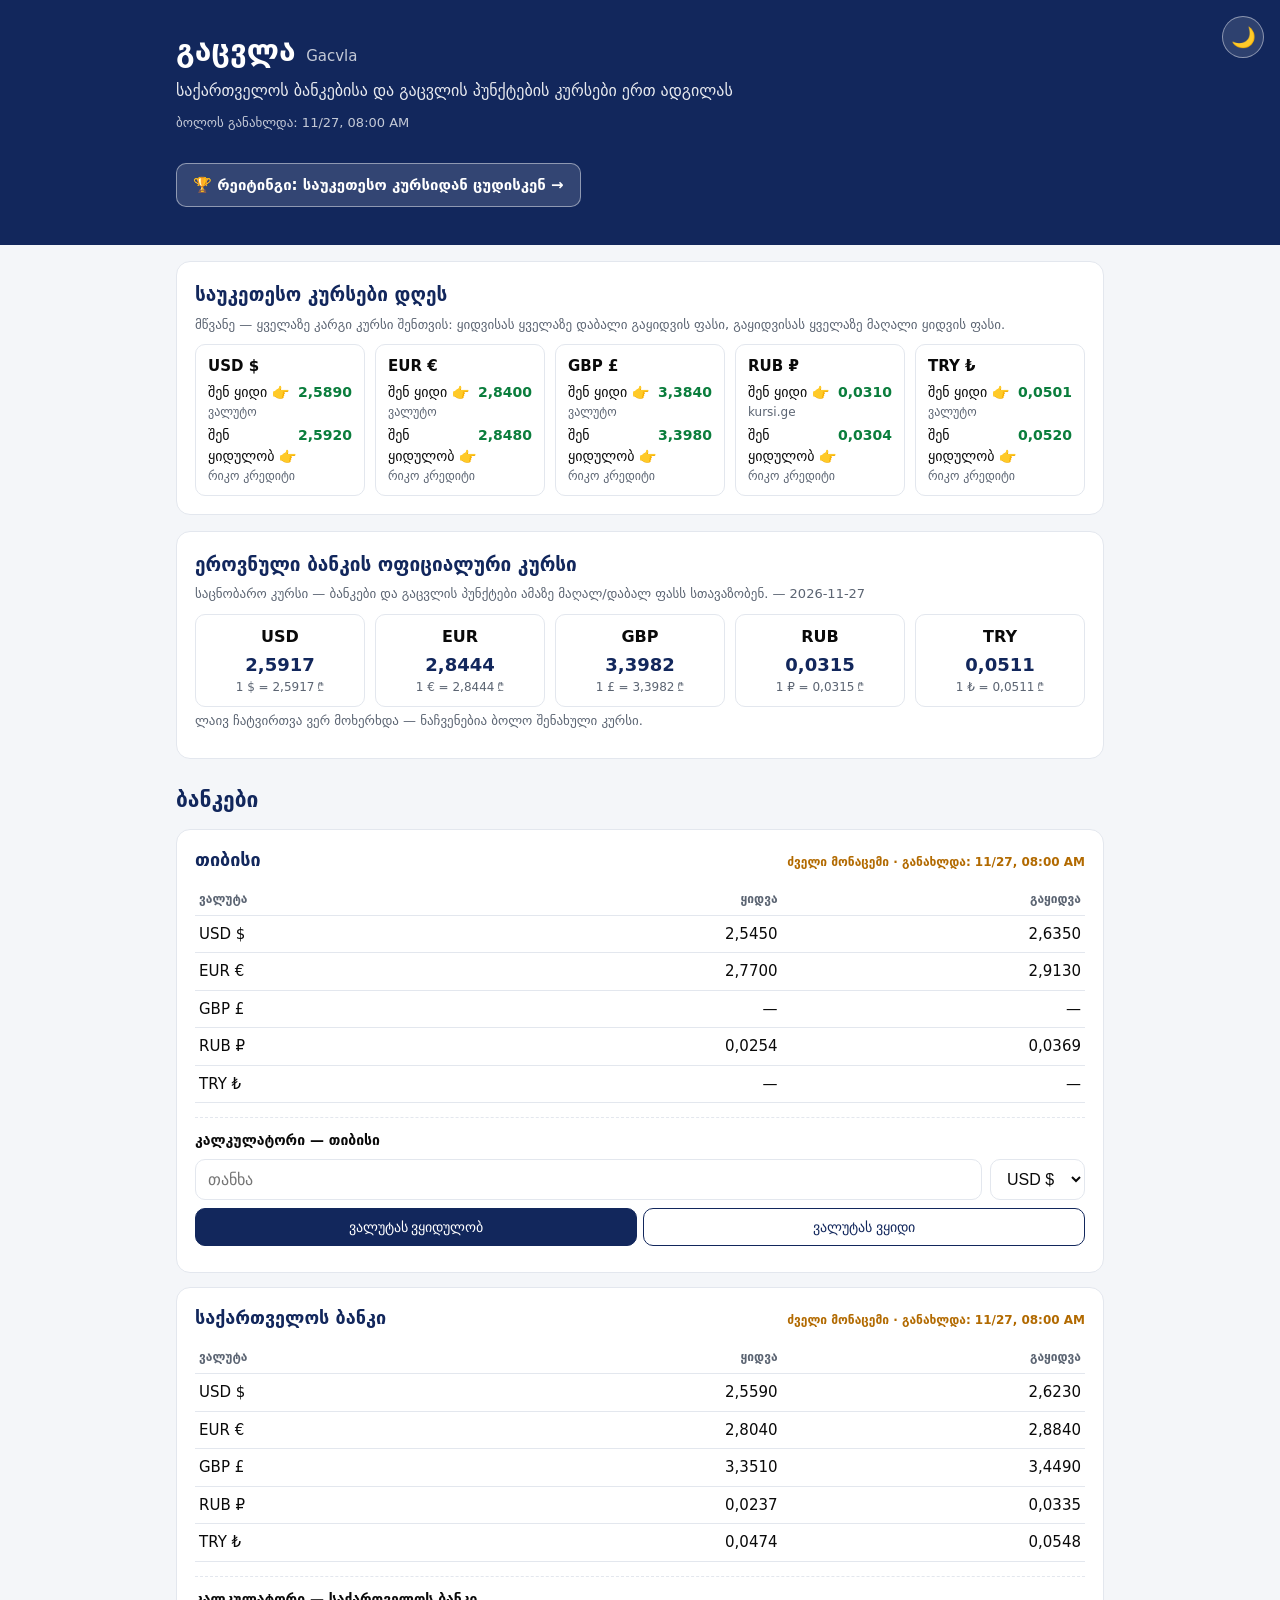
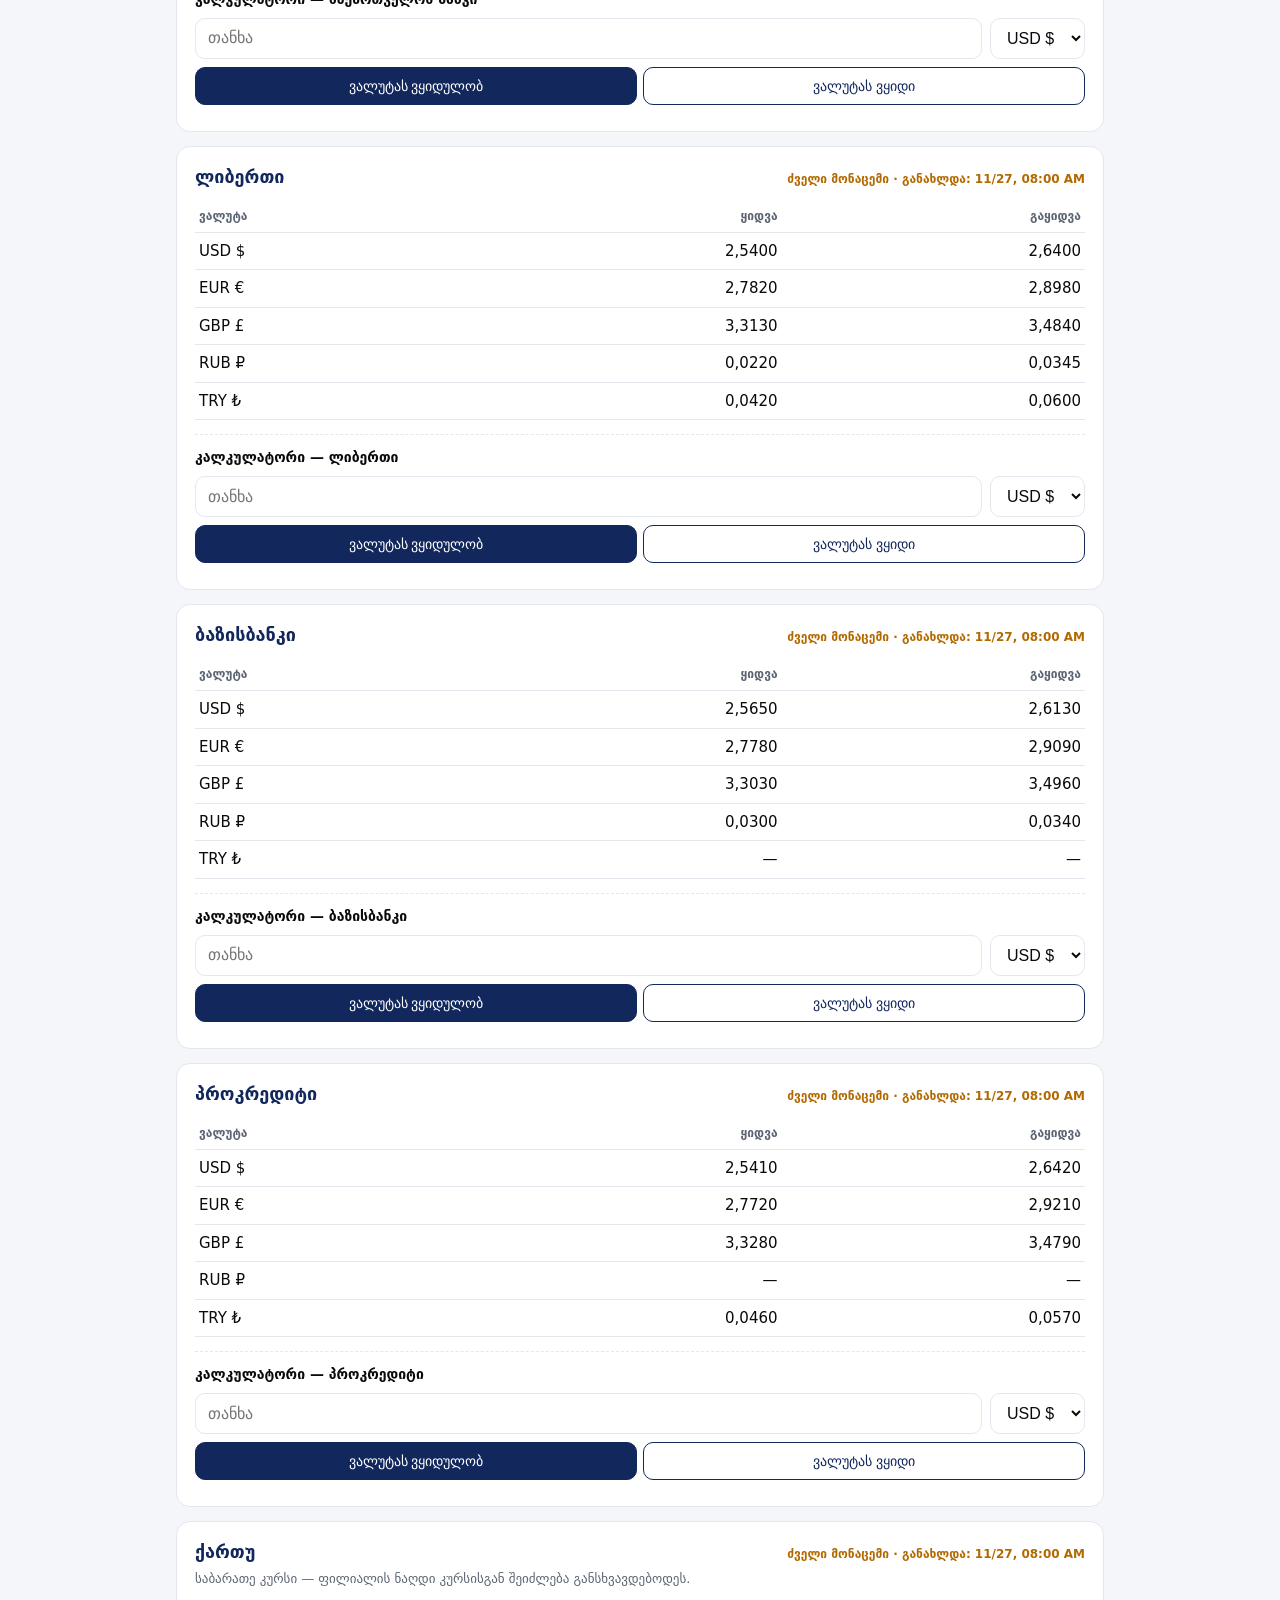
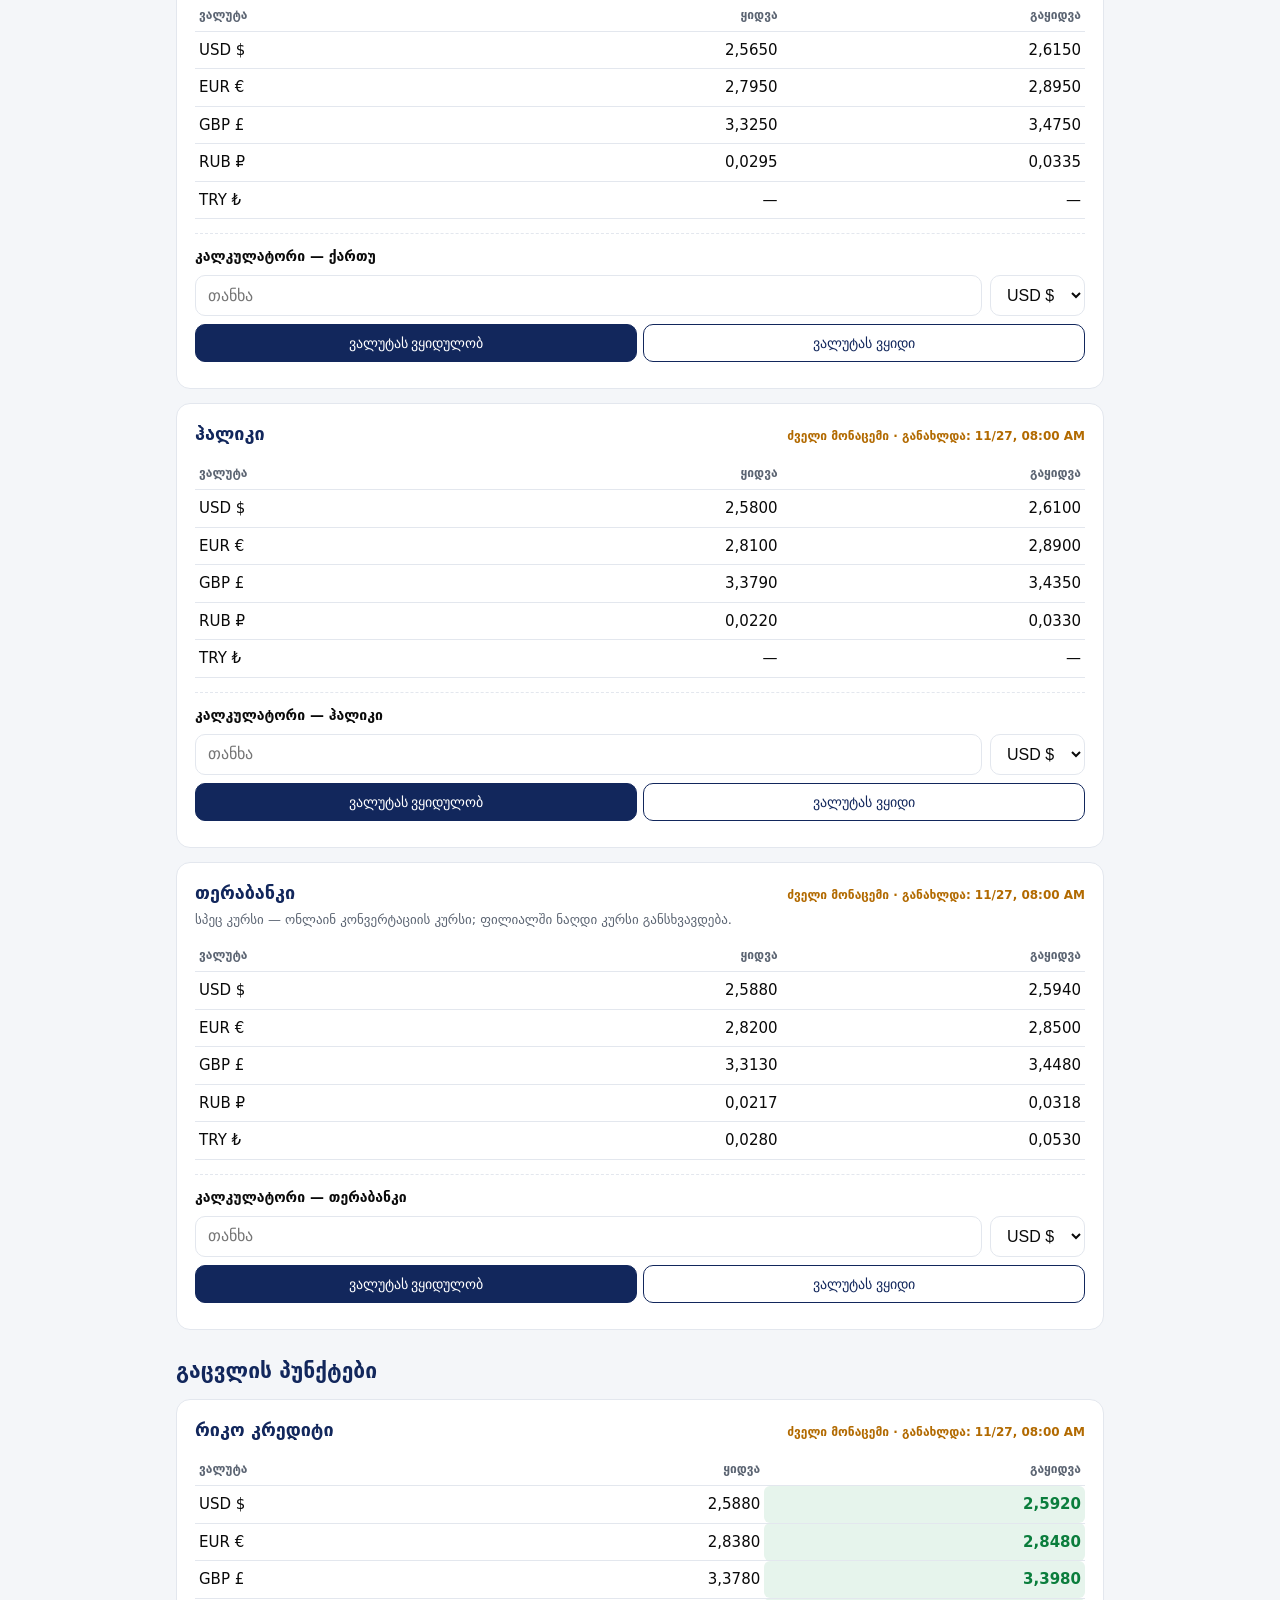
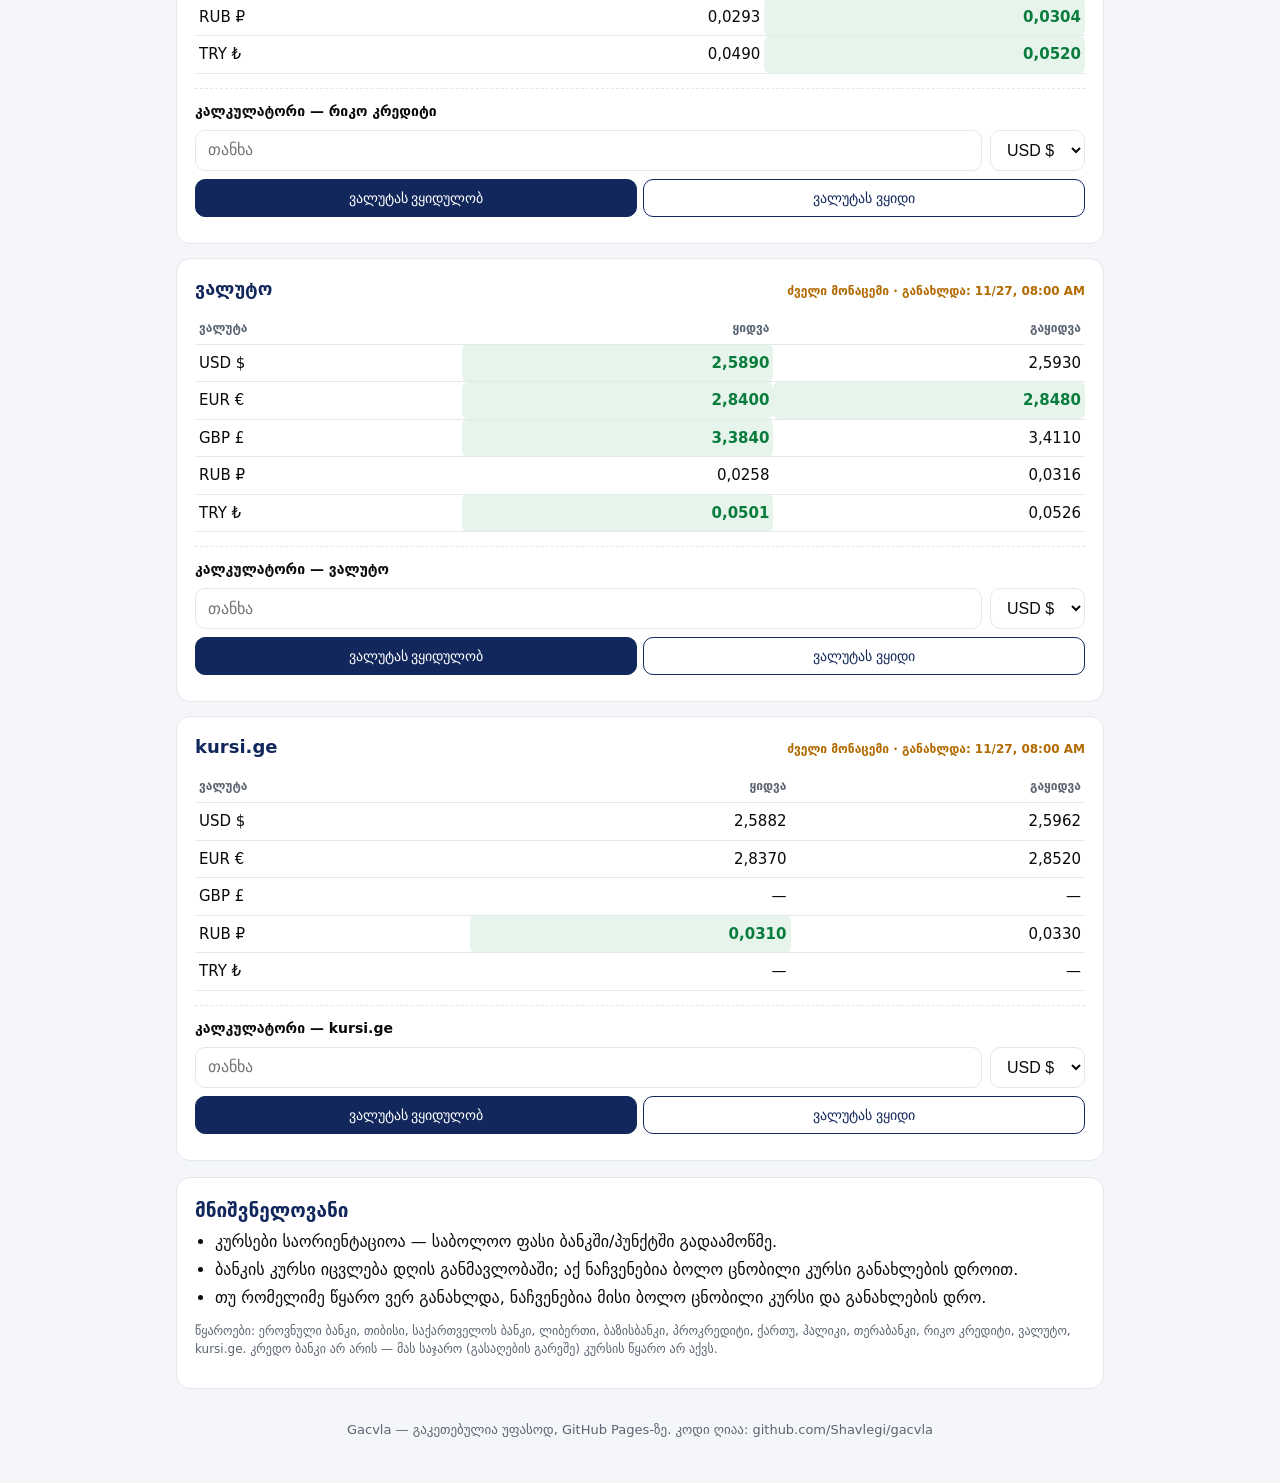
==== commit d6258d8b: "Add ranked page: best-to-worst rates by currency" ====
--- a/index.html
+++ b/index.html
@@ -23,6 +23,7 @@
     <h1>გაცვლა <span class="latin">Gacvla</span></h1>
     <p class="subtitle">საქართველოს ბანკებისა და გაცვლის პუნქტების კურსები ერთ ადგილას</p>
     <p class="updated">ბოლოს განახლდა: <span id="updated-at">—</span></p>
+    <p><a class="rank-link" href="ranked.html">🏆 რეიტინგი: საუკეთესო კურსიდან ცუდისკენ →</a></p>
   </div>
 </header>
 
--- a/styles.css
+++ b/styles.css
@@ -165,6 +165,64 @@
 
 .empty { color: var(--muted); padding: 8px 0; }
 
+/* რეიტინგის გვერდი (ranked.html) */
+.top-link { margin: 12px 0 0; font-size: 14px; }
+.top-link a { color: #fff; opacity: .9; }
+.rank-link {
+  display: inline-block;
+  margin-top: 14px;
+  padding: 10px 16px;
+  background: rgba(255, 255, 255, .14);
+  border: 1px solid rgba(255, 255, 255, .45);
+  color: #fff;
+  border-radius: 10px;
+  text-decoration: none;
+  font-weight: 700;
+  font-size: 15px;
+}
+.rank-link:hover { background: rgba(255, 255, 255, .24); }
+.cur-picker { display: flex; gap: 6px; flex-wrap: wrap; }
+.cur-picker button {
+  padding: 10px 14px;
+  font-size: 15px;
+  border: 1px solid var(--blue);
+  background: var(--card);
+  color: var(--blue);
+  border-radius: 10px;
+  cursor: pointer;
+}
+.cur-picker button.active { background: var(--blue); color: #fff; }
+#mode-toggle { margin-top: 10px; }
+.rank-list { list-style: none; margin: 14px 0 0; padding: 0; }
+.rank-row {
+  display: flex;
+  align-items: center;
+  gap: 12px;
+  padding: 12px 2px;
+  border-bottom: 1px solid var(--line);
+}
+.rank-row:last-child { border-bottom: none; }
+.rank-num {
+  width: 30px;
+  height: 30px;
+  border-radius: 50%;
+  background: var(--line);
+  display: flex;
+  align-items: center;
+  justify-content: center;
+  font-weight: 700;
+  flex: 0 0 auto;
+}
+.rank-row.first .rank-num { background: var(--green); color: #fff; }
+.rank-main { flex: 1; min-width: 0; display: flex; flex-direction: column; }
+.rank-name { font-weight: 700; }
+.rank-type { color: var(--muted); font-size: 12px; margin-left: 6px; font-weight: 400; }
+.rank-sub { color: var(--muted); font-size: 13px; }
+.rank-rate { text-align: right; display: flex; flex-direction: column; flex: 0 0 auto; }
+.rank-rate .val { font-size: 18px; font-weight: 700; }
+.rank-row.first .rank-rate .val { color: var(--green); }
+.rank-diff { font-size: 12px; color: var(--muted); max-width: 170px; }
+
 @media (max-width: 520px) {
   .top h1 { font-size: 25px; }
   .card { padding: 14px; }
